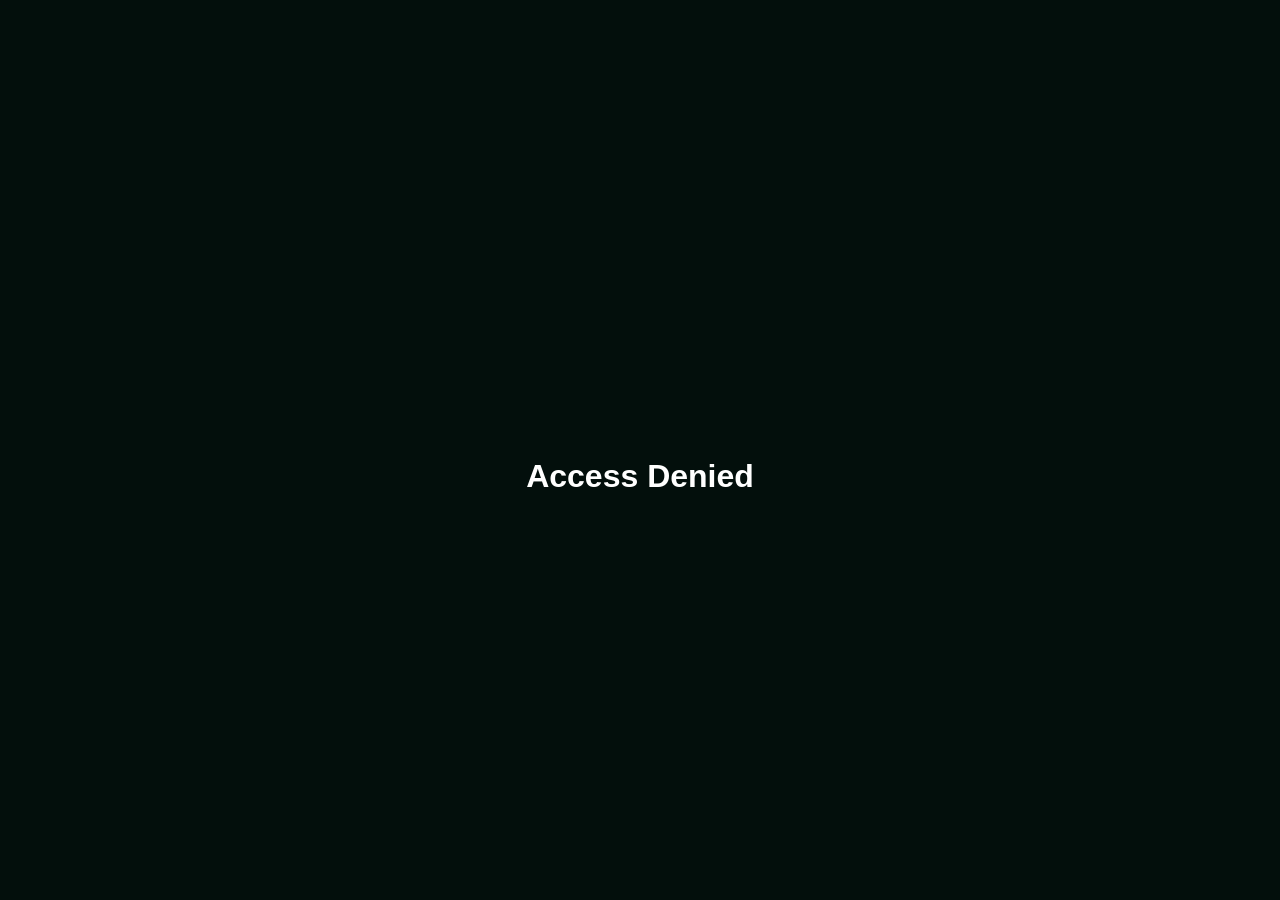
==== index.html @ 4482ea9e "Init version - dev" ====
<!DOCTYPE html>
<html lang="vi">

<head>
    <script>
        (function () {
            var input = prompt("Enter access code:");
            if (input !== "DEV") {
                setTimeout(() => {
                    document.body.innerHTML = '<h1 style="text-align:center;margin-top:50vh;">Access Denied</h1>';
                }, 100);
                throw new Error('Access denied');
            }
        })();
    </script>
    <!-- ═══════════════════════════════════════════════════
         CHARSET & VIEWPORT
    ═══════════════════════════════════════════════════ -->
    <meta charset="UTF-8" />
    <meta name="viewport" content="width=device-width, initial-scale=1.0" />
    <meta http-equiv="X-UA-Compatible" content="IE=edge" />

    <!-- ═══════════════════════════════════════════════════
         PRIMARY SEO
    ═══════════════════════════════════════════════════ -->
    <title>Bản Đồ 10 Triệu Gen Hạnh Phúc | Gene Solutions × triSure Carrier</title>

    <meta name="description"
        content="Chiến dịch quốc gia – An tâm sinh con trong kỷ nguyên y học chính xác. Xét nghiệm gen di truyền lặn tiền hôn nhân cùng Gene Solutions & triSure Carrier. Cùng xác lập kỷ lục Việt Nam ngày 11/07/2026." />

    <meta name="keywords"
        content="bản đồ gen hạnh phúc, xét nghiệm gen di truyền lặn, triSure Carrier, Gene Solutions, xét nghiệm tiền hôn nhân, y học chính xác, tầm soát bệnh di truyền, an tâm sinh con, kỷ lục Việt Nam 2026, sàng lọc carrier" />

    <meta name="author" content="Gene Solutions" />
    <meta name="robots" content="index, follow, max-snippet:-1, max-image-preview:large, max-video-preview:-1" />
    <meta name="theme-color" content="#1a6b4a" />
    <link rel="canonical" href="https://www.adcrew.us/10trieugen/" />

    <!-- ═══════════════════════════════════════════════════
         OPEN GRAPH (Facebook / Zalo / LinkedIn)
    ═══════════════════════════════════════════════════ -->
    <meta property="og:type" content="website" />
    <meta property="og:site_name" content="Gene Solutions" />
    <meta property="og:locale" content="vi_VN" />
    <meta property="og:url" content="https://adcrew.us/10trieugen/" />
    <meta property="og:title" content="Bản Đồ 10 Triệu Gen Hạnh Phúc – An Tâm Sinh Con Cùng Gene Solutions" />
    <meta property="og:description"
        content="Chiến dịch quốc gia xét nghiệm gen di truyền lặn lớn nhất Việt Nam. Cùng Gene Solutions & triSure Carrier bảo vệ thế hệ tương lai. Xác lập kỷ lục ngày 11/07/2026." />
    <meta property="og:image" content="https://genesolutions.net/wp-content/uploads/2026/02/genesolutions-world-cancer-day-genomics-amp-ai-blood-test-detects-cancer-before-symptoms-appear-in-india-2026-02-05_15-27-59_169136-scaled.jpg" />
    <meta property="og:image:width" content="1200" />
    <meta property="og:image:height" content="630" />
    <meta property="og:image:alt" content="Bản Đồ 10 Triệu Gen Hạnh Phúc – Gene Solutions × triSure Carrier" />

    <!-- ═══════════════════════════════════════════════════
         TWITTER CARD
    ═══════════════════════════════════════════════════ -->
    <meta name="twitter:card" content="summary_large_image" />
    <meta name="twitter:site" content="@GeneSolutionsVN" />
    <meta name="twitter:creator" content="@GeneSolutionsVN" />
    <meta name="twitter:title" content="Bản Đồ 10 Triệu Gen Hạnh Phúc | Gene Solutions × triSure Carrier" />
    <meta name="twitter:description"
        content="Chiến dịch quốc gia – An tâm sinh con trong kỷ nguyên y học chính xác. Cùng xác lập kỷ lục Việt Nam ngày 11/07/2026." />
    <meta name="twitter:image" content="https://genesolutions.net/wp-content/uploads/2026/02/genesolutions-world-cancer-day-genomics-amp-ai-blood-test-detects-cancer-before-symptoms-appear-in-india-2026-02-05_15-27-59_169136-scaled.jpg" />
    <meta name="twitter:image:alt" content="Bản Đồ 10 Triệu Gen Hạnh Phúc – Gene Solutions" />

    <!-- ═══════════════════════════════════════════════════
         STRUCTURED DATA – Schema.org (JSON-LD)
    ═══════════════════════════════════════════════════ -->
    <script type="application/ld+json">
    {
        "@context": "https://schema.org",
        "@graph": [
            {
                "@type": "WebPage",
                "@id": "https://adcrew.us/10trieugen/#webpage",
                "url": "https://adcrew.us/10trieugen/",
                "name": "Bản Đồ 10 Triệu Gen Hạnh Phúc | Gene Solutions × triSure Carrier",
                "description": "Chiến dịch quốc gia xét nghiệm gen di truyền lặn tiền hôn nhân lớn nhất Việt Nam. Cùng xác lập kỷ lục Việt Nam ngày 11/07/2026.",
                "inLanguage": "vi",
                "publisher": {
                    "@id": "https://genesolutions.vn/#organization"
                }
            },
            {
                "@type": "Organization",
                "@id": "https://genesolutions.vn/#organization",
                "name": "Gene Solutions",
                "url": "https://genesolutions.vn",
                "logo": {
                    "@type": "ImageObject",
                    "url": "https://genesolutions.vn/images/logo.png"
                },
                "sameAs": [
                    "https://www.facebook.com/GeneSolutionsVietnam",
                    "https://www.linkedin.com/company/gene-solutions"
                ]
            },
            {
                "@type": "Event",
                "@id": "https://adcrew.us/10trieugen/#event",
                "name": "Xác lập Kỷ lục Việt Nam – Bản Đồ 10 Triệu Gen Hạnh Phúc",
                "description": "Sự kiện xác lập kỷ lục Việt Nam về chiến dịch xét nghiệm gen di truyền lặn tiền hôn nhân cộng đồng lớn nhất.",
                "startDate": "2026-07-11",
                "eventStatus": "https://schema.org/EventScheduled",
                "eventAttendanceMode": "https://schema.org/MixedEventAttendanceMode",
                "location": {
                    "@type": "Country",
                    "name": "Việt Nam"
                },
                "organizer": {
                    "@id": "https://genesolutions.vn/#organization"
                }
            },
            {
                "@type": "MedicalWebPage",
                "about": {
                    "@type": "MedicalTest",
                    "name": "triSure Carrier – Xét nghiệm gen di truyền lặn",
                    "description": "Xét nghiệm sàng lọc gen di truyền lặn tiền hôn nhân giúp các cặp đôi an tâm lên kế hoạch sinh con khỏe mạnh.",
                    "usedToDiagnose": {
                        "@type": "MedicalCondition",
                        "name": "Bệnh di truyền lặn"
                    }
                }
            }
        ]
    }
    </script>

    <!-- ═══════════════════════════════════════════════════
         FAVICON & APP ICONS
    ═══════════════════════════════════════════════════ -->
    <link rel="manifest" href="/site.webmanifest" />

    <!-- ═══════════════════════════════════════════════════
         STYLESHEET
    ═══════════════════════════════════════════════════ -->
    <link rel="stylesheet" href="css/style.css" />
</head>

<body>

    <div id="particles-bg" aria-hidden="true"></div>
    <div id="toast-container" class="toast-container" aria-live="polite"></div>
    <div id="province-tooltip" class="province-tooltip" role="tooltip"></div>

    <!-- ═══ HEADER ═══ -->
    <header role="banner">
        <nav class="nav-inner">
            <a href="https://genesolutions.com/" class="logo-wrap" aria-label="Gene Solutions – triSure Carrier">
                <div class="" aria-hidden="true"><img class="system__mode"
                        src="https://genesolutions.com/static/assets/gs-ai-logo.98722417.svg"
                        alt="Making cell-free DNA testing accessible to all healthcare providers" width="auto"
                        height="auto">
                </div>
            </a>
            <div class="nav-counter" aria-label="Số lượng người đã đăng ký">
                <div class="dot" aria-hidden="true"></div>
                <span>Đã đăng ký:&nbsp;</span>
                <strong data-counter aria-live="polite">18.427</strong>
            </div>
        </nav>
    </header>

    <!-- ═══ HERO ═══ -->
    <section class="hero" aria-label="Giới thiệu chiến dịch">
        <div class="hero-content">
            <div class="badge-partners fade-up">
                <span class="flag">🇻🇳</span>
                Chiến dịch Quốc gia · Bộ Y tế · Trung ương Đoàn · TLĐLĐ
            </div>
             <h1 class="fade-up" style="transition-delay:0.1s">
                 <span class="line1">Bản Đồ</span>
                 <span class="line2">10 Triệu Gen Hạnh&#xA0;Phúc</span>
             </h1>
            <p class="hero-slogan fade-up" style="transition-delay:0.2s">
                An tâm sinh con trong kỷ nguyên y học chính xác
            </p>
            <p class="hero-sub fade-up" style="transition-delay:0.3s">
                Mỗi chữ ký của bạn là một điểm sáng trên Bản đồ Gen Việt.
                Cùng xác lập kỷ lục vào ngày <strong style="color:var(--accent)">11/07/2026</strong> — Ngày Dân số Thế
                giới.
            </p>
            <div class="hero-cta-group fade-up" style="transition-delay:0.4s">
                <a href="#form-section" class="btn btn-primary btn-lg">🧬 Ký Cam Kết Ngay</a>
                <a href="#quiz-section" class="btn btn-outline">🗺️ Trắc Nghiệm Gen</a>
            </div>
        </div>
    </section>

    <!-- ═══ STATS BAR ═══ -->
    <div class="stats-bar" role="region" aria-label="Thống kê chiến dịch">
        <div class="stats-inner">
            <div class="stat-item fade-up">
                <div class="stat-number" data-counter aria-live="polite">18.427</div>
                <div class="stat-label">Gen đã đăng ký</div>
            </div>
            <div class="stat-item fade-up" style="transition-delay:0.1s">
                <div class="stat-number">34</div>
                <div class="stat-label">Tỉnh / thành phố</div>
            </div>
            <div class="stat-item fade-up" style="transition-delay:0.2s">
                <div class="stat-number">10M</div>
                <div class="stat-label">Mục tiêu Gen</div>
            </div>
            <div class="stat-item fade-up" style="transition-delay:0.3s">
                <div class="stat-number">11·07</div>
                <div class="stat-label">Ngày xác lập KL</div>
            </div>
        </div>
    </div>

    <!-- ═══ MAP + FORM SECTION ═══ -->
    <section class="map-form-section" id="form-section" aria-label="Bản đồ và đăng ký">
        <div class="section-center" style="margin-bottom:42px">
            <h2 class="section-title fade-up">
                Thắp Sáng <span class="highlight">Tọa Độ Của Bạn</span>
            </h2>
            <p class="section-sub fade-up">
                Điền thông tin bên dưới — tọa độ của bạn sẽ sáng lên trên Bản đồ 10 triệu Gen Hạnh Phúc.
            </p>
        </div>

        <div class="map-form-grid">

            <!-- ── LEFT: Vietnam Map ── -->
            <div class="map-container fade-up" aria-label="Bản đồ Việt Nam trực tiếp">
                <div class="map-header">
                    <h3>🗺️ Bản đồ 10 Triệu Gen Hạnh Phúc</h3>
                    <p>(34 tỉnh / thành phố)</p>
                </div>

                <div id="map-container"></div>

                <div class="map-legend" aria-label="Chú thích bản đồ">
                    <div class="legend-item">
                        <div class="legend-dot" style="background:#0D3028"></div>
                        <span>Chưa có dữ liệu</span>
                    </div>
                    <div class="legend-item">
                        <div class="legend-dot" style="background:#0A6E5C"></div>
                        <span>20–99</span>
                    </div>
                    <div class="legend-item">
                        <div class="legend-dot" style="background:#0AA888"></div>
                        <span>100–999</span>
                    </div>
                    <div class="legend-item">
                        <div class="legend-dot" style="background:#00C9A7"></div>
                        <span>1.000+</span>
                    </div>
                    <div class="legend-item">
                        <div class="legend-dot" style="background:#00DDB8;box-shadow:0 0 6px rgba(0,201,167,0.7)"></div>
                        <span>3.000+</span>
                    </div>
                </div>

                <div class="map-total">
                    <div class="big-num" data-counter aria-live="polite">18.427</div>
                    <small>Gen đã thắp sáng toàn quốc</small>
                </div>
            </div><!-- /map-container -->

            <!-- ── RIGHT: Registration Form ── -->
            <div id="form-section-inner">
                <div class="form-card fade-up" style="transition-delay:0.2s">
                    <div class="form-card-header">
                        <h2>🤝 CÙNG KHỞI TẠO DẤU ẤN – XÁC LẬP KỶ LỤC</h2>
                        <p>Khởi tạo lối sống trách nhiệm, giúp an tâm sinh con trong kỷ nguyên y học chính xác.</p>
                    </div>

                    <form id="reg-form" novalidate aria-label="Form đăng ký cam kết">

                        <!-- Họ và tên -->
                        <div class="form-group">
                            <label class="form-label" for="fullname">
                                Họ và Tên <span class="required">*</span>
                            </label>
                            <div class="input-icon-wrap">
                                <span class="icon" aria-hidden="true">👤</span>
                                <input class="form-input" type="text" id="fullname" name="fullname"
                                    placeholder="Nguyễn Văn A" autocomplete="name" required />
                            </div>
                            <div class="field-error" id="fullname-error" role="alert"></div>
                        </div>

                        <!-- Email -->
                        <div class="form-group">
                            <label class="form-label" for="email">
                                Email <span class="required">*</span>
                            </label>
                            <div class="input-icon-wrap">
                                <span class="icon" aria-hidden="true">📧</span>
                                <input class="form-input" type="email" id="email" name="email"
                                    placeholder="email@example.com" autocomplete="email" required />
                            </div>
                            <div class="field-error" id="email-error" role="alert"></div>
                        </div>

                        <!-- 2-col: Tên Gen + SĐT -->
                        <div class="form-row">
                            <div class="form-group" style="margin-bottom:0">
                                <label class="form-label" for="genname">
                                    Tên "Gen" của bạn <span class="hint">(Biệt danh)</span>
                                </label>
                                <div class="input-icon-wrap">
                                    <span class="icon" aria-hidden="true">🧬</span>
                                    <input class="form-input" type="text" id="genname" name="genname"
                                        placeholder="Gen Hạnh Phúc..." />
                                </div>
                            </div>
                            <div class="form-group" style="margin-bottom:0">
                                <label class="form-label" for="phone">
                                    Số điện thoại / Zalo <span class="required">*</span>
                                    <span class="hint">Nhận chứng nhận</span>
                                </label>
                                <div class="input-icon-wrap">
                                    <span class="icon" aria-hidden="true">📱</span>
                                    <input class="form-input" type="tel" id="phone" name="phone"
                                        placeholder="0901 234 567" autocomplete="tel" required />
                                </div>
                                <div class="field-error" id="phone-error" role="alert"></div>
                            </div>
                        </div>

                        <!-- Tỉnh / Thành phố — 34 đơn vị theo NQ202/2025 -->
                        <div class="form-group" style="margin-top:20px">
                            <label class="form-label" for="province">
                                Điểm chạm Hạnh Phúc <span class="required">*</span>
                                <span class="hint">Thắp sáng tọa độ trên Bản đồ</span>
                            </label>
                            <select class="form-select" id="province" name="province" required>
                                <option value="">— Chọn Tỉnh / Thành phố —</option>
                                <optgroup label="Miền Bắc (14 đơn vị)">
                                    <option>Hà Nội</option>
                                    <option>Hải Phòng</option>
                                    <option>Quảng Ninh</option>
                                    <option>Lào Cai</option>
                                    <option>Tuyên Quang</option>
                                    <option>Cao Bằng</option>
                                    <option>Thái Nguyên</option>
                                    <option>Lạng Sơn</option>
                                    <option>Sơn La</option>
                                    <option>Lai Châu</option>
                                    <option>Điện Biên</option>
                                    <option>Phú Thọ</option>
                                    <option>Bắc Ninh</option>
                                    <option>Hưng Yên</option>
                                    <option>Ninh Bình</option>
                                </optgroup>
                                <optgroup label="Miền Trung (9 đơn vị)">
                                    <option>Thanh Hóa</option>
                                    <option>Nghệ An</option>
                                    <option>Hà Tĩnh</option>
                                    <option>Quảng Trị</option>
                                    <option>Huế</option>
                                    <option>Đà Nẵng</option>
                                    <option>Quảng Ngãi</option>
                                    <option>Gia Lai</option>
                                    <option>Khánh Hòa</option>
                                </optgroup>
                                <optgroup label="Tây Nguyên &amp; Đông Nam Bộ (4 đơn vị)">
                                    <option>Đắk Lắk</option>
                                    <option>Lâm Đồng</option>
                                    <option>Đồng Nai</option>
                                    <option>TP. Hồ Chí Minh</option>
                                </optgroup>
                                <optgroup label="Đồng bằng sông Cửu Long (7 đơn vị)">
                                    <option>Tây Ninh</option>
                                    <option>Đồng Tháp</option>
                                    <option>Vĩnh Long</option>
                                    <option>Cần Thơ</option>
                                    <option>An Giang</option>
                                    <option>Cà Mau</option>
                                </optgroup>
                            </select>
                            <div class="field-error" id="province-error" role="alert"></div>
                        </div>

                        <!-- Cam kết -->
                        <div class="form-group">
                            <div class="form-label" style="margin-bottom:14px">
                                Nội dung cam kết <span class="required">*</span>
                            </div>
                            <div class="checkbox-group">
                                <label class="checkbox-item">
                                    <input type="checkbox" id="cb-1" name="cb-1" />
                                    <div class="checkbox-custom" aria-hidden="true"></div>
                                    <span class="checkbox-text">
                                        Đồng ý tham gia xác lập kỷ lục và nhận thông tin từ chiến dịch
                                        <strong style="color:var(--teal)">Bản đồ 10 triệu Gen Hạnh Phúc</strong>
                                    </span>
                                </label>
                                <label class="checkbox-item">
                                    <input type="checkbox" id="cb-2" name="cb-2" />
                                    <div class="checkbox-custom" aria-hidden="true"></div>
                                    <span class="checkbox-text">
                                        Tôi hiểu về thông điệp <em>Yêu Chill – Cưới Drill</em>, sống trách nhiệm,
                                        chọn chủ động tầm soát gen để xây dựng thế hệ tương lai khỏe mạnh.
                                    </span>
                                </label>
                                <label class="checkbox-item">
                                    <input type="checkbox" id="cb-3" name="cb-3" />
                                    <div class="checkbox-custom" aria-hidden="true"></div>
                                    <span class="checkbox-text">
                                        Tôi cam kết đồng hành cùng sứ mệnh
                                        <strong style="color:var(--teal)">nâng cao chất lượng dân số Việt Nam</strong>
                                    </span>
                                </label>
                            </div>
                            <div class="field-error" id="cb-error" role="alert">
                                Vui lòng đồng ý với điều kiện 1 và 3 để tiếp tục.
                            </div>
                        </div>

                        <!-- Submit -->
                        <div class="submit-area">
                            <button type="submit" class="btn-submit" id="submit-btn" aria-label="Xác nhận đồng hành">
                                <span class="btn-text">✅ XÁC NHẬN ĐỒNG HÀNH</span>
                                <div class="spinner" aria-hidden="true"></div>
                            </button>
                        </div>
                        <p class="privacy-note">
                            🔒 Thông tin của bạn được bảo mật tuyệt đối theo quy định của Bộ Y tế.
                            Chỉ dùng cho mục đích xác lập kỷ lục và chiến dịch sức khỏe cộng đồng.
                        </p>
                    </form>

                    <!-- ── SUCCESS SCREEN ── -->
                    <div id="success-screen" aria-live="polite" aria-label="Đăng ký thành công">
                        <div class="success-icon" aria-hidden="true">🎉</div>
                        <h3 class="success-title">CHÚC MỪNG BẠN ĐÃ TRỞ THÀNH<br>KỶ LỤC VIÊN ĐỒNG HÀNH!</h3>
                        <p class="success-subtitle">
                            "Dấu ấn của bạn đã chính thức thắp sáng Bản đồ 10 triệu Gen Hạnh Phúc.
                            Hãy cùng lan tỏa sứ mệnh này!"
                        </p>
                        <div class="cert-preview">
                            <div class="cert-badge" aria-hidden="true">🏅</div>
                            <div class="cert-name" id="cert-name" aria-label="Tên người đăng ký">Tên của bạn</div>
                            <div class="cert-text">
                                Đã chính thức trở thành<br />
                                <strong style="color:var(--teal)">Kỷ Lục Viên Đồng Hành</strong><br />
                                chiến dịch <em>Bản đồ 10 triệu Gen Hạnh Phúc</em><br />
                                phối hợp cùng <strong>Gene Solutions × Bộ Y tế</strong>
                            </div>
                            <div class="cert-record-num">
                                🆔 Mã số: <span id="cert-num">KLV-0000001</span> &nbsp;|&nbsp;
                                📅 <span id="cert-date">Ngày 01/01/2026</span>
                            </div>
                        </div>
                        <div class="success-actions">
                            <button class="btn btn-primary" onclick="downloadCert()">⬇️ Tải Thẻ Đặc Quyền</button>
                            <button class="btn btn-accent" onclick="downloadCert()">🎁 Tải &amp; Chia Sẻ · Nhận
                                Quà</button>
                        </div>
                        <div style="margin-top:22px">
                            <p style="font-size:0.82rem;color:var(--text-muted);margin-bottom:14px">
                                📢 Chia sẻ kèm hashtag để có cơ hội nhận quà từ Ban tổ chức:
                            </p>
                            <div class="share-buttons">
                                <button class="share-btn share-fb" onclick="shareOnFacebook()"
                                    aria-label="Chia sẻ Facebook">
                                    <svg width="16" height="16" viewBox="0 0 24 24" fill="white" aria-hidden="true">
                                        <path d="M18 2h-3a5 5 0 0 0-5 5v3H7v4h3v8h4v-8h3l1-4h-4V7a1 1 0 0 1 1-1h3z" />
                                    </svg>
                                    Facebook
                                </button>
                                <button class="share-btn share-zalo" onclick="shareOnZalo()" aria-label="Chia sẻ Zalo">
                                    <span style="font-size:1rem" aria-hidden="true">💬</span> Zalo
                                </button>
                                <button class="share-btn share-tiktok" onclick="shareOnTikTok()"
                                    aria-label="Chia sẻ TikTok">
                                    <span style="font-size:1rem" aria-hidden="true">🎵</span> TikTok
                                </button>
                            </div>
                            <p style="font-size:0.75rem;color:var(--text-muted);margin-top:13px;line-height:1.65">
                                #BanDo10TrieuGenHanhPhuc #GeneSolutions #triSureCarrier
                                #ChatLuongDanSoViet #YHocChinhXac #Adcrew
                            </p>
                        </div>
                    </div><!-- /success-screen -->

                </div><!-- /form-card -->
            </div><!-- /form-section-inner -->

        </div><!-- /map-form-grid -->
    </section>

    <!-- ═══ QUIZ SECTION ═══ -->
    <section class="quiz-section" id="quiz-section" aria-label="Trắc nghiệm Du hành Bản đồ Gene">
        <div class="section-center" style="margin-bottom:42px">
            <h2 class="section-title fade-up">
                Trắc Nghiệm <span class="highlight">Du Hành Bản Đồ Gene</span>
            </h2>
            <p class="section-sub fade-up">
                Khám phá mức độ sẵn sàng của bạn cho hành trình xây dựng gia đình khỏe mạnh.
            </p>
        </div>
        <div class="quiz-card fade-up">
            <div id="quiz-content"><!-- Rendered by script.js --></div>
        </div>
    </section>

    <!-- ═══ KNOWLEDGE SECTION ═══ -->
    <section class="knowledge-section section-pad" id="knowledge" aria-label="Thư viện kiến thức">
        <div class="section-center">
            <h2 class="section-title fade-up">
                Thư Viện <span class="highlight">Kiến Thức Gen</span>
            </h2>
            <p class="section-sub fade-up">Những điều cần biết về di truyền và sức khỏe sinh sản.</p>
        </div>
        <div class="knowledge-grid">
            <div class="knowledge-card fade-up">
                <span class="knowledge-icon">🧬</span>
                <h4>Gen lặn là gì?</h4>
                <p>80% các bệnh di truyền đến từ gen lặn. Hai người hoàn toàn khỏe mạnh vẫn có thể mang gen bệnh và
                    truyền cho con cái mà không hề biết.</p>
            </div>
            <div class="knowledge-card fade-up" style="transition-delay:0.1s">
                <span class="knowledge-icon">💑</span>
                <h4>Xét nghiệm trước hôn nhân</h4>
                <p>triSure Carrier tầm soát hơn 600 bệnh di truyền lặn từ một mẫu nước bọt đơn giản, giúp các cặp đôi
                    chủ động lập kế hoạch gia đình an toàn.</p>
            </div>
            <div class="knowledge-card fade-up" style="transition-delay:0.2s">
                <span class="knowledge-icon">👶</span>
                <h4>Sinh con trong kỷ nguyên số</h4>
                <p>Y học chính xác cho phép dự báo rủi ro di truyền trước khi mang thai, mở ra cơ hội sinh con khỏe mạnh
                    cho mọi gia đình Việt.</p>
            </div>
            <div class="knowledge-card fade-up" style="transition-delay:0.1s">
                <span class="knowledge-icon">📊</span>
                <h4>Con số biết nói</h4>
                <p>1/4 trẻ sinh ra từ hai cha mẹ đều mang gen lặn cùng loại sẽ mắc bệnh. Xét nghiệm sớm là cách duy nhất
                    để biết trước nguy cơ này.</p>
            </div>
            <div class="knowledge-card fade-up" style="transition-delay:0.2s">
                <span class="knowledge-icon">🏥</span>
                <h4>Được bảo lãnh bởi Bộ Y tế</h4>
                <p>Chiến dịch "Bản đồ 10 triệu Gen Hạnh Phúc" là sáng kiến quốc gia, phối hợp giữa Gene Solutions, Bộ Y
                    tế và các đoàn thể chính phủ.</p>
            </div>
            <div class="knowledge-card fade-up" style="transition-delay:0.3s">
                <span class="knowledge-icon">🌿</span>
                <h4>Yêu Chill – Cưới Drill</h4>
                <p>Thế hệ mới yêu thoải mái nhưng chuẩn bị kỹ trước khi kết hôn. Tầm soát gen là bước "Drill" quan trọng
                    nhất trước ngày trọng đại.</p>
            </div>
        </div>
    </section>

    <!-- ═══ FOOTER ═══ -->
    <footer role="contentinfo">
        <div class="footer-logos">
            <div class="footer-logo-item"><span class="emoji">🧬</span><span>Gene Solutions</span></div>
            <div class="footer-divider" aria-hidden="true"></div>
            <div class="footer-logo-item"><span class="emoji">🌿</span><span>triSure Carrier</span></div>
            <div class="footer-divider" aria-hidden="true"></div>
            <div class="footer-logo-item"><span class="emoji">🏛️</span><span>Bộ Y Tế VN</span></div>
            <div class="footer-divider" aria-hidden="true"></div>
            <div class="footer-logo-item"><span class="emoji">🎯</span><span>ADCREW</span></div>
            <div class="footer-divider" aria-hidden="true"></div>
            <div class="footer-logo-item"><span class="emoji">🇻🇳</span><span>Trung Ương Đoàn</span></div>
        </div>
        <div class="footer-hashtags" aria-label="Hashtag chiến dịch">
            <span class="hashtag">#BanDo10TrieuGenHanhPhuc</span>
            <span class="hashtag">#GeneSolutions</span>
            <span class="hashtag">#triSureCarrier</span>
            <span class="hashtag">#ChatLuongDanSoViet</span>
            <span class="hashtag">#YHocChinhXac</span>
            <span class="hashtag">#Adcrew</span>
        </div>
        <p class="footer-copy">
            © 2026 Gene Solutions (v1.0.0.0) · triSure Carrier · Chiến dịch Quốc gia "Bản đồ 10 triệu Gen Hạnh
            Phúc"<br />
            Ngày xác lập Kỷ lục Việt Nam: 11/07/2026 — Ngày Dân số Thế giới
        </p>
    </footer>

    <!-- ═══ FLOATING CTA ═══ -->
    <div class="floating-cta" aria-label="Nút đăng ký nổi">
        <button class="floating-cta-btn"
            onclick="document.getElementById('form-section').scrollIntoView({behavior:'smooth',block:'center'})">
            🧬 Ký Cam Kết Ngay ↑
        </button>
    </div>

    <script src="js/script.js"></script>
    <script src="js/map.js"></script>
</body>

</html>
---- css/style.css ----
/* =============================================
   BẢN ĐỒ 10 TRIỆU GEN HẠNH PHÚC — style.css
   ============================================= */

:root {
  --primary:       #0A6E5C;
  --primary-dark:  #064D40;
  --primary-light: #12A884;
  --accent:        #F5A623;
  --accent-dark:   #D4881A;
  --gold:          #FFD700;
  --teal:          #00C9A7;
  --bg-dark:       #030F0C;
  --bg-card:       #0D2420;
  --bg-glass:      rgba(10,110,92,0.12);
  --text-white:    #FFFFFF;
  --text-light:    #C8EEE7;
  --text-muted:    #7DBCAF;
  --border:        rgba(0,201,167,0.22);
  --border-bright: rgba(0,201,167,0.55);
  --shadow:        0 8px 32px rgba(0,201,167,0.15);
  --shadow-lg:     0 20px 60px rgba(0,201,167,0.2);
  --font-main:     'Arial', sans-serif;
  --radius:        16px;
  --radius-lg:     24px;
  --transition:    0.3s cubic-bezier(0.4,0,0.2,1);
}

*,*::before,*::after { box-sizing: border-box; margin: 0; padding: 0; }
html { scroll-behavior: smooth; font-size: 16px; }
body {
  font-family: var(--font-main);
  font-weight: 700;
  background: var(--bg-dark);
  color: var(--text-white);
  line-height: 1.65;
  overflow-x: hidden;
}
::-webkit-scrollbar { width: 6px; }
::-webkit-scrollbar-track { background: var(--bg-dark); }
::-webkit-scrollbar-thumb { background: var(--primary); border-radius: 3px; }

/* ── PARTICLES ── */
#particles-bg { position: fixed; top: 0; left: 0; width: 100%; height: 100%; pointer-events: none; z-index: 0; overflow: hidden; }
.particle { position: absolute; border-radius: 50%; animation: float-particle linear infinite; opacity: 0; }
@keyframes float-particle {
  0%   { transform: translateY(100vh) scale(0); opacity: 0; }
  10%  { opacity: .8; }
  90%  { opacity: .5; }
  100% { transform: translateY(-20px) scale(1); opacity: 0; }
}

/* ── HEADER ── */
header {
  position: sticky; top: 0; z-index: 100;
  background: rgba(3,15,12,.94); backdrop-filter: blur(20px);
  border-bottom: 1px solid var(--border); padding: 0 5%;
}
.nav-inner {
  display: flex; align-items: center; justify-content: space-between;
  height: 76px; max-width: 1320px; margin: 0 auto;
}
.logo-wrap { display: flex; align-items: center; gap: 14px; text-decoration: none; }
.logo-icon {
  width: 48px; height: 48px;
  background: linear-gradient(135deg,var(--primary),var(--teal));
  border-radius: 13px; display: flex; align-items: center; justify-content: center;
  font-size: 1.55rem; box-shadow: 0 0 18px rgba(0,201,167,.4);
}
.logo-text-main { font-size: 1.05rem; font-weight: 800; color: var(--teal); letter-spacing: .4px; line-height: 1.2; }
.logo-text-sub  { font-size: 0.74rem; color: var(--text-muted); font-weight: 500; letter-spacing: 1px; text-transform: uppercase; }
.nav-counter {
  display: flex; align-items: center; gap: 10px;
  background: var(--bg-glass); border: 1px solid var(--border);
  padding: 9px 20px; border-radius: 40px;
}
.nav-counter .dot { width: 9px; height: 9px; border-radius: 50%; background: var(--teal); animation: pulse-dot 1.5s ease-in-out infinite; }
@keyframes pulse-dot { 0%,100%{opacity:1;transform:scale(1)} 50%{opacity:.35;transform:scale(.6)} }
.nav-counter span  { font-size: 0.92rem; color: var(--text-light); font-weight: 600; }
.nav-counter strong{ color: var(--teal); font-size: 1.1rem; }

/* ── HERO ── */
.hero {
  position: relative; min-height: 100vh;
  display: flex; align-items: center; justify-content: center; text-align: center;
  padding: 140px 5% 100px; overflow: hidden; z-index: 1;
}
.hero::before {
  content: ''; position: absolute; inset: 0;
  background:
    radial-gradient(ellipse 80% 60% at 50% 0%, rgba(10,110,92,.32) 0%, transparent 70%),
    radial-gradient(ellipse 60% 40% at 80% 100%, rgba(0,201,167,.1) 0%, transparent 60%);
  pointer-events: none;
}
.hero-content { position: relative; z-index: 2; max-width: 880px; }
.badge-partners {
  display: inline-flex; align-items: center; gap: 8px;
  background: rgba(245,166,35,.12); border: 1px solid rgba(245,166,35,.38);
  border-radius: 40px; padding: 10px 24px;
  font-size: 0.84rem; color: var(--accent); font-weight: 700;
  letter-spacing: .7px; text-transform: uppercase; margin-bottom: 32px;
}
.badge-partners .flag { font-size: 1.15rem; }
.hero h1 {
  font-size: clamp(2.7rem,6vw,4.8rem); font-weight: 900;
  line-height: 1.1; margin-bottom: 24px; letter-spacing: -.5px;
}
.hero h1 .line1 { color: var(--text-white); display: block; }
.hero h1 .line2 {
  background: linear-gradient(90deg,var(--teal),var(--primary-light),var(--gold));
  -webkit-background-clip: text; -webkit-text-fill-color: transparent;
  background-clip: text; display: block;
}
.hero-slogan { font-size: clamp(1.1rem,2.3vw,1.4rem); color: var(--text-light); margin-bottom: 18px; font-style: italic; }
.hero-sub { font-size: 1.0rem; color: var(--text-muted); margin-bottom: 54px; max-width: 600px; margin-left: auto; margin-right: auto; }
.hero-cta-group { display: flex; gap: 18px; justify-content: center; flex-wrap: wrap; }

/* ── BUTTONS ── */
.btn {
  display: inline-flex; align-items: center; gap: 10px;
  padding: 17px 36px; border-radius: 50px;
  font-size: 1.0rem; font-weight: 700; cursor: pointer; border: none;
  text-decoration: none; transition: var(--transition); letter-spacing: .3px;
  position: relative; overflow: hidden;
}
.btn::after { content:''; position:absolute; inset:0; background:rgba(255,255,255,.08); opacity:0; transition:var(--transition); }
.btn:hover::after { opacity:1; }
.btn-primary { background: linear-gradient(135deg,var(--primary),var(--teal)); color: #fff; box-shadow: 0 4px 24px rgba(0,201,167,.35); }
.btn-primary:hover { transform: translateY(-2px); box-shadow: 0 8px 36px rgba(0,201,167,.55); }
.btn-outline  { background: transparent; color: var(--teal); border: 2px solid var(--border-bright); }
.btn-outline:hover  { background: var(--bg-glass); transform: translateY(-2px); }
.btn-accent   { background: linear-gradient(135deg,var(--accent),var(--accent-dark)); color: #fff; box-shadow: 0 4px 24px rgba(245,166,35,.4); }
.btn-accent:hover   { transform: translateY(-2px); box-shadow: 0 8px 36px rgba(245,166,35,.55); }
.btn-lg { padding: 22px 54px; font-size: 1.1rem; letter-spacing: 1px; text-transform: uppercase; }

/* ── STATS BAR ── */
.stats-bar {
  position: relative; z-index: 1;
  background: var(--bg-card);
  border-top: 1px solid var(--border); border-bottom: 1px solid var(--border);
  padding: 32px 5%;
}
.stats-inner {
  display: flex; align-items: center; justify-content: center;
  max-width: 980px; margin: 0 auto; flex-wrap: wrap;
}
.stat-item { flex: 1; min-width: 175px; text-align: center; padding: 18px 24px; position: relative; }
.stat-item+.stat-item::before {
  content:''; position:absolute; left:0; top:20%; height:60%; width:1px;
  background: var(--border);
}
.stat-number {
  font-size: 2.3rem; font-weight: 900;
  background: linear-gradient(90deg,var(--teal),var(--primary-light));
  -webkit-background-clip: text; -webkit-text-fill-color: transparent;
  background-clip: text; line-height: 1; margin-bottom: 8px;
}
.stat-label { font-size: 0.82rem; color: var(--text-muted); font-weight: 600; letter-spacing: .5px; text-transform: uppercase; }

/* ── SECTIONS ── */
section { position: relative; z-index: 1; }
.section-pad { padding: 96px 5%; }
.section-center { text-align: center; }
.section-title {
  font-size: clamp(1.9rem,4vw,2.75rem); font-weight: 900;
  margin-bottom: 14px; letter-spacing: -.3px;
}
.section-title .highlight {
  background: linear-gradient(90deg,var(--teal),var(--gold));
  -webkit-background-clip: text; -webkit-text-fill-color: transparent;
  background-clip: text;
}
.section-sub { color: var(--text-muted); font-size: 1.05rem; max-width: 590px; margin: 0 auto 54px; }

/* ── MAP + FORM GRID ── */
.map-form-section { padding: 72px 5%; background: linear-gradient(180deg,var(--bg-dark) 0%,#061A15 100%); }
.map-form-grid {
  display: grid; grid-template-columns: 1fr 1fr;
  gap: 46px; max-width: 1280px; margin: 0 auto; align-items: start;
}

/* ── VIETNAM MAP ── */
.map-container {
  background: var(--bg-card); border: 1px solid var(--border);
  border-radius: var(--radius-lg); padding: 28px;
  position: sticky; top: 88px; box-shadow: var(--shadow);
}
.map-header { margin-bottom: 18px; text-align: center; }
.map-header h3 {
  font-size: 1.0rem; font-weight: 800; color: var(--teal);
  text-transform: uppercase; letter-spacing: 1px; margin-bottom: 5px;
}
.map-header p { font-size: 0.82rem; color: var(--text-muted); }
#map-container { 
  width: 100%; 
  max-height: 520px; 
  display: flex;
  align-items: center;
  justify-content: center;
}
#map-container svg { 
  width: 100%;
  height: auto;
  max-height: 520px;
  display: block;
}

/* Province fill levels */
.province { fill: #0D3028; stroke: #0A4030; stroke-width: .7; cursor: pointer; transition: fill .3s ease; }
.province:hover { fill: #1A5E4E; stroke: var(--teal); stroke-width: 1.2; }
.province.active-1 { fill: #0A6E5C; }
.province.active-2 { fill: #0A8A70; }
.province.active-3 { fill: #0AA888; }
.province.active-4 { fill: #00C9A7; }
.province.active-5 { fill: #00DDB8; filter: drop-shadow(0 0 5px rgba(0,201,167,.6)); }

/* Inset island boxes */
.island-inset rect  { fill: #061A15; stroke: var(--border); stroke-width: .8; rx: 4; }
.island-inset text  { font-size: 5.5px; fill: var(--text-muted); font-family: var(--font-main); font-weight: 700; }
.island-inset .title-txt { font-size: 6px; fill: var(--teal); }
.island-dot { fill: var(--teal); opacity: .9; }

.province-tooltip {
  position: fixed; background: var(--bg-card);
  border: 1px solid var(--border-bright); border-radius: 11px;
  padding: 12px 20px; font-size: 0.88rem; color: var(--text-white);
  pointer-events: none; z-index: 999; opacity: 0; transition: opacity .18s;
  white-space: nowrap; box-shadow: var(--shadow);
}
.province-tooltip.show { opacity: 1; }
.province-tooltip strong { color: var(--teal); display: block; margin-bottom: 3px; font-size: .92rem; }

.map-legend { display: flex; gap: 12px; flex-wrap: wrap; justify-content: center; margin-top: 16px; }
.legend-item { display: flex; align-items: center; gap: 7px; font-size: 0.78rem; color: var(--text-muted); }
.legend-dot   { width: 11px; height: 11px; border-radius: 50%; flex-shrink: 0; }
.map-total    { text-align: center; margin-top: 18px; padding-top: 16px; border-top: 1px solid var(--border); }
.map-total .big-num {
  font-size: 2.7rem; font-weight: 900;
  background: linear-gradient(90deg,var(--teal),var(--gold));
  -webkit-background-clip: text; -webkit-text-fill-color: transparent;
  background-clip: text; line-height: 1;
}
.map-total small { font-size: 0.78rem; color: var(--text-muted); display: block; margin-top: 5px; letter-spacing: .5px; text-transform: uppercase; }

/* ── FORM CARD ── */
.form-card {
  background: var(--bg-card); border: 1px solid var(--border);
  border-radius: var(--radius-lg); padding: 42px 38px; box-shadow: var(--shadow);
}
.form-card-header { margin-bottom: 30px; }
.form-card-header h2 { font-size: 1.45rem; font-weight: 800; color: var(--text-white); line-height: 1.3; margin-bottom: 9px; }
.form-card-header p  { font-size: 0.92rem; color: var(--text-muted); font-style: italic; }
.form-group  { margin-bottom: 22px; }
.form-label  { display: block; font-size: 0.9rem; font-weight: 700; color: var(--text-light); margin-bottom: 9px; letter-spacing: .3px; }
.form-label .required { color: var(--accent); margin-left: 3px; }
.form-label .hint     { color: var(--text-muted); font-weight: 400; font-size: 0.8rem; font-style: italic; margin-left: 8px; }
.form-input,.form-select {
  width: 100%; background: rgba(255,255,255,.04);
  border: 1px solid var(--border); border-radius: 13px;
  padding: 16px 22px; font-size: 0.97rem;
  color: var(--text-white); font-family: var(--font-main);
  transition: var(--transition); outline: none; appearance: none;
}
.form-input::placeholder { color: rgba(255,255,255,.25); }
.form-input:focus,.form-select:focus {
  border-color: var(--teal); background: rgba(0,201,167,.06);
  box-shadow: 0 0 0 3px rgba(0,201,167,.16);
}
.form-input.error   { border-color: #FF6B6B; }
.form-input.success { border-color: var(--teal); }
.input-icon-wrap { position: relative; }
.input-icon-wrap .icon  { position: absolute; left: 18px; top: 50%; transform: translateY(-50%); font-size: 1.1rem; pointer-events: none; }
.input-icon-wrap .form-input { padding-left: 50px; }
.form-row { display: grid; grid-template-columns: 1fr 1fr; gap: 18px; }
.form-select option { background: var(--bg-card); color: var(--text-white); }

/* ── CHECKBOXES ── */
.checkbox-group { display: flex; flex-direction: column; gap: 15px; margin: 26px 0; }
.checkbox-item {
  display: flex; align-items: flex-start; gap: 15px; cursor: pointer;
  padding: 16px 18px; border-radius: 13px;
  border: 1px solid var(--border); background: rgba(255,255,255,.02);
  transition: var(--transition);
}
.checkbox-item:hover { border-color: var(--border-bright); background: var(--bg-glass); }
.checkbox-item input[type="checkbox"] { display: none; }
.checkbox-custom {
  width: 24px; height: 24px; min-width: 24px; border-radius: 7px;
  border: 2px solid var(--border-bright);
  display: flex; align-items: center; justify-content: center;
  transition: var(--transition); margin-top: 2px;
}
.checkbox-item input:checked + .checkbox-custom { background: var(--teal); border-color: var(--teal); }
.checkbox-item input:checked + .checkbox-custom::after { content: '✓'; color: #fff; font-size: .88rem; font-weight: 800; }
.checkbox-text { font-size: 0.92rem; color: var(--text-light); line-height: 1.6; }
.field-error { font-size: 0.82rem; color: #FF6B6B; margin-top: 7px; display: none; }
.field-error.show { display: block; }

/* ── SUBMIT ── */
.submit-area { margin-top: 30px; }
.btn-submit {
  width: 100%; justify-content: center; padding: 20px;
  font-size: 1.05rem; font-weight: 800; letter-spacing: 1.5px; text-transform: uppercase;
  background: linear-gradient(135deg,var(--primary),var(--teal));
  color: #fff; border: none; border-radius: 14px; cursor: pointer;
  transition: var(--transition); box-shadow: 0 6px 28px rgba(0,201,167,.35);
  position: relative; overflow: hidden;
}
.btn-submit:hover { transform: translateY(-2px); box-shadow: 0 10px 40px rgba(0,201,167,.5); }
.btn-submit .spinner {
  display: none; width: 22px; height: 22px;
  border: 2px solid rgba(255,255,255,.3); border-top-color: #fff;
  border-radius: 50%; animation: spin .7s linear infinite; margin: 0 auto;
}
@keyframes spin { to { transform: rotate(360deg); } }
.btn-submit.loading .btn-text    { display: none; }
.btn-submit.loading .spinner     { display: block; }
.privacy-note { text-align: center; margin-top: 16px; font-size: 0.8rem; color: var(--text-muted); line-height: 1.6; }

/* ── SUCCESS ── */
#success-screen { display: none; text-align: center; padding: 20px 0; }
#success-screen.show { display: block; }
.success-icon {
  width: 88px; height: 88px; margin: 0 auto 24px;
  background: linear-gradient(135deg,var(--primary),var(--teal));
  border-radius: 50%; display: flex; align-items: center; justify-content: center;
  font-size: 2.6rem; box-shadow: 0 0 40px rgba(0,201,167,.4);
  animation: pop-in .5s cubic-bezier(.34,1.56,.64,1) forwards;
}
@keyframes pop-in { from{transform:scale(0) rotate(-20deg);opacity:0} to{transform:scale(1) rotate(0deg);opacity:1} }
.success-title    { font-size: 1.45rem; font-weight: 900; color: var(--teal); margin-bottom: 11px; line-height: 1.3; }
.success-subtitle { font-size: 0.92rem; color: var(--text-muted); margin-bottom: 34px; font-style: italic; max-width: 430px; margin-left: auto; margin-right: auto; }
.cert-preview {
  background: linear-gradient(135deg,#061A15,#0D2420);
  border: 1px solid var(--border-bright); border-radius: var(--radius);
  padding: 30px 28px; margin-bottom: 30px; position: relative; overflow: hidden;
}
.cert-preview::before {
  content:''; position:absolute; top:-40px; right:-40px;
  width:140px; height:140px;
  background: radial-gradient(circle,rgba(0,201,167,.15) 0%,transparent 70%);
  border-radius: 50%;
}
.cert-badge  { font-size: 2.6rem; margin-bottom: 13px; }
.cert-name   { font-size: 1.75rem; font-weight: 900; background: linear-gradient(90deg,var(--teal),var(--gold)); -webkit-background-clip:text; -webkit-text-fill-color:transparent; background-clip:text; margin-bottom:9px; }
.cert-text   { font-size: 0.88rem; color: var(--text-muted); line-height: 1.8; }
.cert-record-num { margin-top: 15px; font-size: 0.84rem; color: var(--accent); font-weight: 700; letter-spacing: 1px; }
.success-actions { display: grid; grid-template-columns: 1fr 1fr; gap: 15px; }
.share-buttons { display: flex; gap: 12px; justify-content: center; margin-top: 18px; flex-wrap: wrap; }
.share-btn { display:inline-flex; align-items:center; gap:9px; padding:12px 24px; border-radius:50px; font-size:0.88rem; font-weight:700; cursor:pointer; border:none; text-decoration:none; transition:var(--transition); }
.share-btn:hover { transform: translateY(-2px); }
.share-fb    { background: #1877F2; color: #fff; }
.share-zalo  { background: #006AF5; color: #fff; }
.share-tiktok{ background: linear-gradient(135deg,#010101,#69C9D0); color: #fff; }

/* ── QUIZ ── */
.quiz-section { background: linear-gradient(180deg,#061A15 0%,var(--bg-dark) 100%); padding: 96px 5%; }
.quiz-card {
  max-width: 780px; margin: 0 auto;
  background: var(--bg-card); border: 1px solid var(--border);
  border-radius: var(--radius-lg); padding: 46px; box-shadow: var(--shadow-lg);
}
.quiz-progress { display: flex; align-items: center; gap: 14px; margin-bottom: 36px; }
.quiz-progress-bar { flex: 1; height: 7px; background: rgba(255,255,255,.08); border-radius: 4px; overflow: hidden; }
.quiz-progress-fill { height: 100%; background: linear-gradient(90deg,var(--teal),var(--gold)); border-radius: 4px; transition: width .5s ease; }
.quiz-progress-text { font-size: 0.86rem; color: var(--text-muted); white-space: nowrap; font-weight: 600; }
.quiz-question { font-size: 1.2rem; font-weight: 700; color: var(--text-white); margin-bottom: 30px; line-height: 1.55; }
.quiz-options  { display: flex; flex-direction: column; gap: 13px; margin-bottom: 30px; }
.quiz-option {
  padding: 17px 22px; border-radius: 13px;
  border: 1px solid var(--border); background: rgba(255,255,255,.03);
  cursor: pointer; font-size: 0.97rem; color: var(--text-light);
  transition: var(--transition); text-align: left;
}
.quiz-option:hover    { border-color: var(--border-bright); background: var(--bg-glass); }
.quiz-option.selected { border-color: var(--teal); background: rgba(0,201,167,.12); color: #fff; }
.quiz-nav { display: flex; gap: 13px; justify-content: flex-end; }

/* ── KNOWLEDGE ── */
.knowledge-section { padding: 96px 5%; }
.knowledge-grid { display: grid; grid-template-columns: repeat(3,1fr); gap: 26px; max-width: 1160px; margin: 0 auto; }
.knowledge-card {
  background: var(--bg-card); border: 1px solid var(--border);
  border-radius: var(--radius); padding: 30px; transition: var(--transition); cursor: pointer;
}
.knowledge-card:hover { border-color: var(--border-bright); transform: translateY(-4px); box-shadow: var(--shadow); }
.knowledge-icon { font-size: 2.6rem; margin-bottom: 16px; display: block; }
.knowledge-card h4 { font-size: 1.06rem; font-weight: 800; color: var(--teal); margin-bottom: 11px; line-height: 1.3; }
.knowledge-card p  { font-size: 0.9rem; color: var(--text-muted); line-height: 1.68; }

/* ── FOOTER ── */
footer {
  position: relative; z-index: 1;
  background: var(--bg-card); border-top: 1px solid var(--border);
  padding: 46px 5%; text-align: center;
}
.footer-logos { display: flex; align-items: center; justify-content: center; gap: 28px; margin-bottom: 22px; flex-wrap: wrap; }
.footer-logo-item { display: flex; align-items: center; gap: 9px; font-size: 0.9rem; color: var(--text-muted); font-weight: 700; }
.footer-logo-item .emoji { font-size: 1.4rem; }
.footer-divider { width: 1px; height: 34px; background: var(--border); }
.footer-hashtags { display: flex; gap: 14px; justify-content: center; flex-wrap: wrap; margin-bottom: 18px; }
.hashtag  { font-size: 0.82rem; color: var(--teal); font-weight: 700; opacity: .75; }
.footer-copy { font-size: 0.82rem; color: var(--text-muted); opacity: .65; line-height: 1.75; }

/* ── FLOATING CTA ── */
.floating-cta { position: fixed; bottom: 28px; right: 28px; z-index: 200; display: none; }
.floating-cta.show { display: block; }
.floating-cta-btn {
  background: linear-gradient(135deg,var(--primary),var(--teal));
  color: #fff; border: none; border-radius: 50px; padding: 17px 32px;
  font-size: 0.97rem; font-weight: 800; cursor: pointer;
  box-shadow: 0 6px 28px rgba(0,201,167,.45); transition: var(--transition);
  animation: float-btn 3s ease-in-out infinite; letter-spacing: .5px;
}
.floating-cta-btn:hover { transform: translateY(-3px); box-shadow: 0 10px 40px rgba(0,201,167,.6); }
@keyframes float-btn { 0%,100%{transform:translateY(0)} 50%{transform:translateY(-6px)} }

/* ── ANIMATIONS ── */
.fade-up { opacity: 0; transform: translateY(32px); transition: opacity .65s ease, transform .65s ease; }
.fade-up.visible { opacity: 1; transform: translateY(0); }

/* ── TOAST ── */
.toast-container { position: fixed; top: 94px; right: 22px; z-index: 300; display: flex; flex-direction: column; gap: 11px; }
.toast {
  background: var(--bg-card); border: 1px solid var(--border-bright);
  border-radius: 13px; padding: 14px 20px; display: flex; align-items: center; gap: 13px;
  font-size: 0.88rem; color: var(--text-white); max-width: 300px;
  animation: slide-in-right .4s ease forwards; box-shadow: var(--shadow);
}
@keyframes slide-in-right { from{transform:translateX(120%);opacity:0} to{transform:translateX(0);opacity:1} }
.toast.out { animation: slide-out-right .3s ease forwards; }
@keyframes slide-out-right { to{transform:translateX(120%);opacity:0} }
.toast-flag { font-size: 1.25rem; }
.toast-name { font-weight: 800; color: var(--teal); font-size: .93rem; }

/* ── SHAKE ANIMATION (form validation) ── */
@keyframes shake { 0%,100%{transform:translateX(0)} 20%,60%{transform:translateX(-8px)} 40%,80%{transform:translateX(8px)} }
.shake { animation: shake .4s ease; }

/* ── RESPONSIVE ── */
@media (max-width: 980px) {
  .map-form-grid { grid-template-columns: 1fr; gap: 32px; }
  .map-container  { position: static; max-width: 440px; margin: 0 auto; }
  #vietnam-map-svg { max-height: 440px; }
  .knowledge-grid { grid-template-columns: repeat(2,1fr); }
}
@media (max-width: 640px) {
  html { font-size: 16px; }
  .nav-counter { display: none; }
  .logo-text-sub { display: none; }
  .hero { padding: 110px 5% 70px; }
  .hero-cta-group { flex-direction: column; align-items: center; }
  .stats-inner { justify-content: flex-start; }
  .stat-item  { min-width: 120px; padding: 13px 12px; }
  .stat-number{ font-size: 1.7rem; }
  .map-form-section { padding: 48px 4%; }
  .form-card  { padding: 26px 20px; }
  .form-row   { grid-template-columns: 1fr; }
  .success-actions { grid-template-columns: 1fr; }
  .quiz-card  { padding: 28px 22px; }
  .knowledge-grid { grid-template-columns: 1fr; }
  .floating-cta { bottom: 18px; right: 18px; }
  .floating-cta-btn { padding: 15px 26px; font-size: 0.9rem; }
  .footer-divider { display: none; }
  .section-pad { padding: 58px 4%; }
  .toast-container { right: 13px; top: 78px; }
  .toast { max-width: 260px; }
}
@media (max-width: 380px) {
  .hero h1 { font-size: 2.2rem; }
  .stat-number { font-size: 1.4rem; }
  .form-card { padding: 20px 14px; }
}
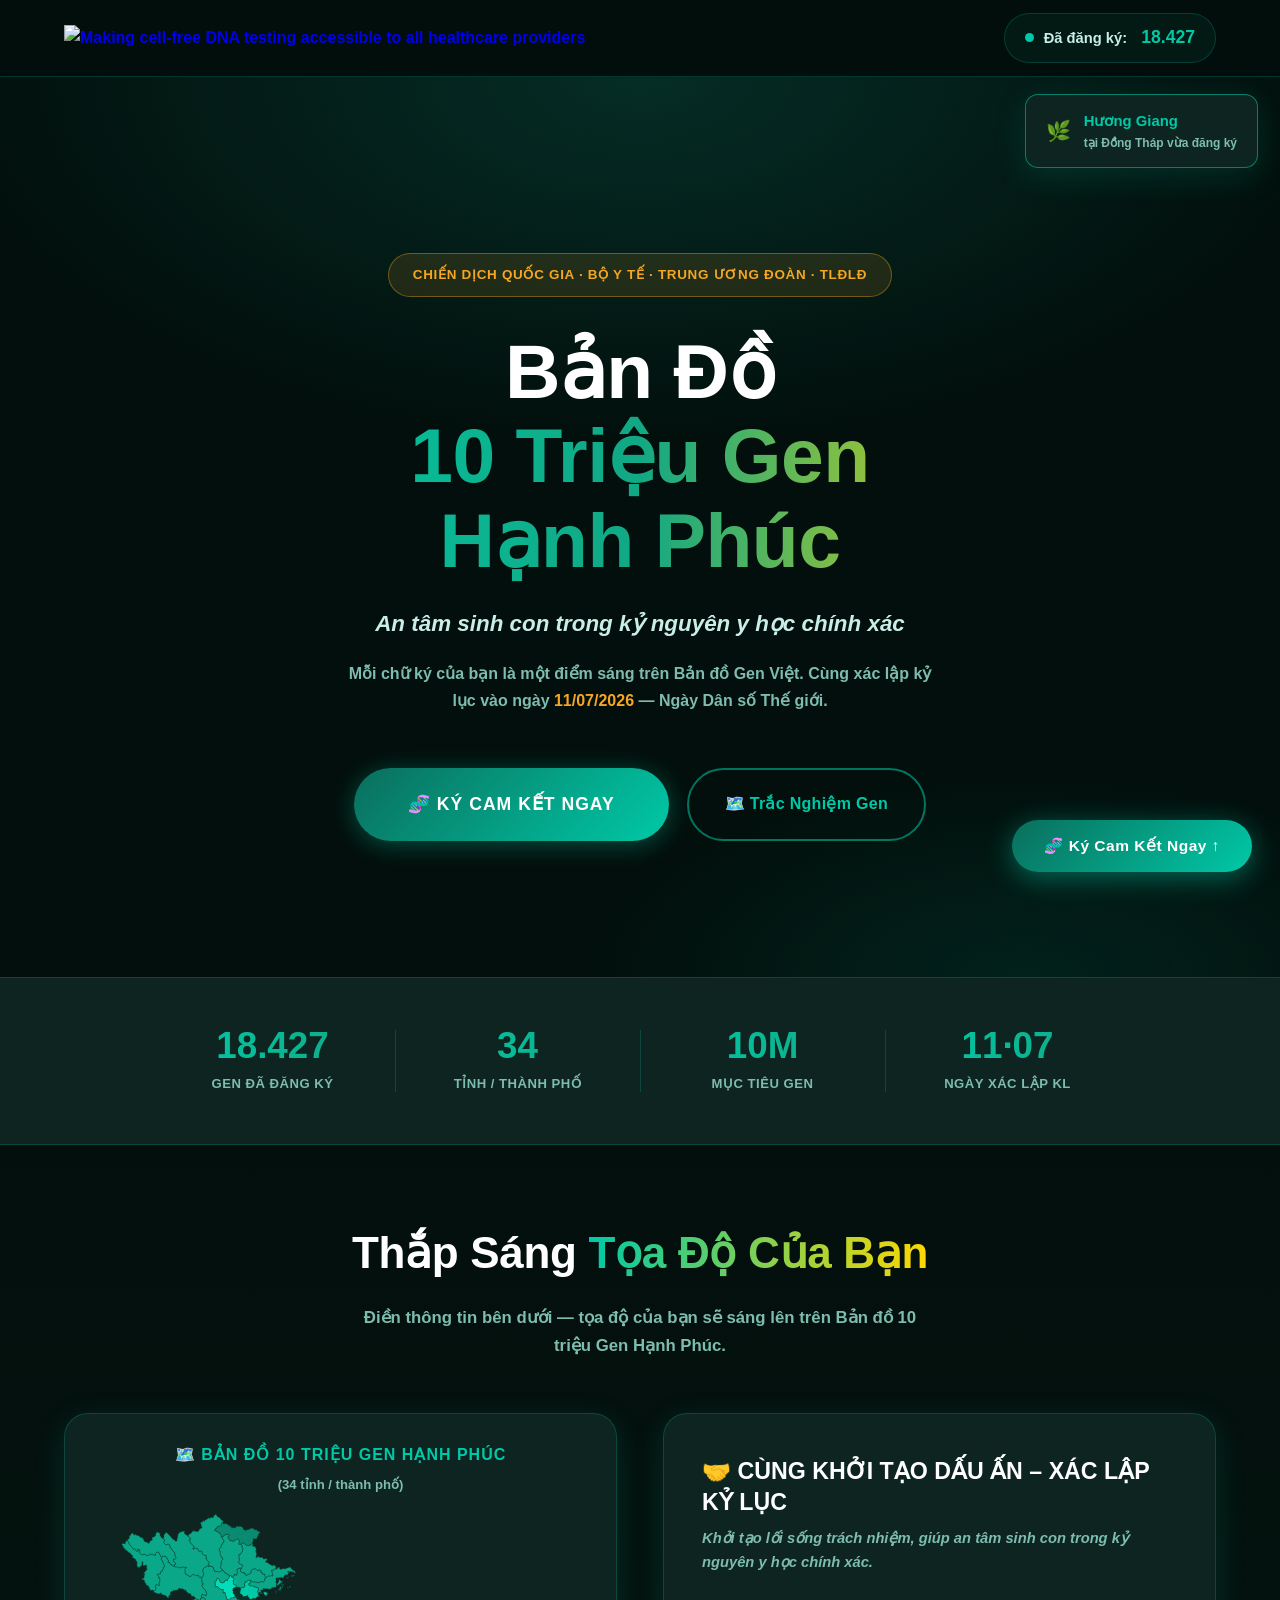
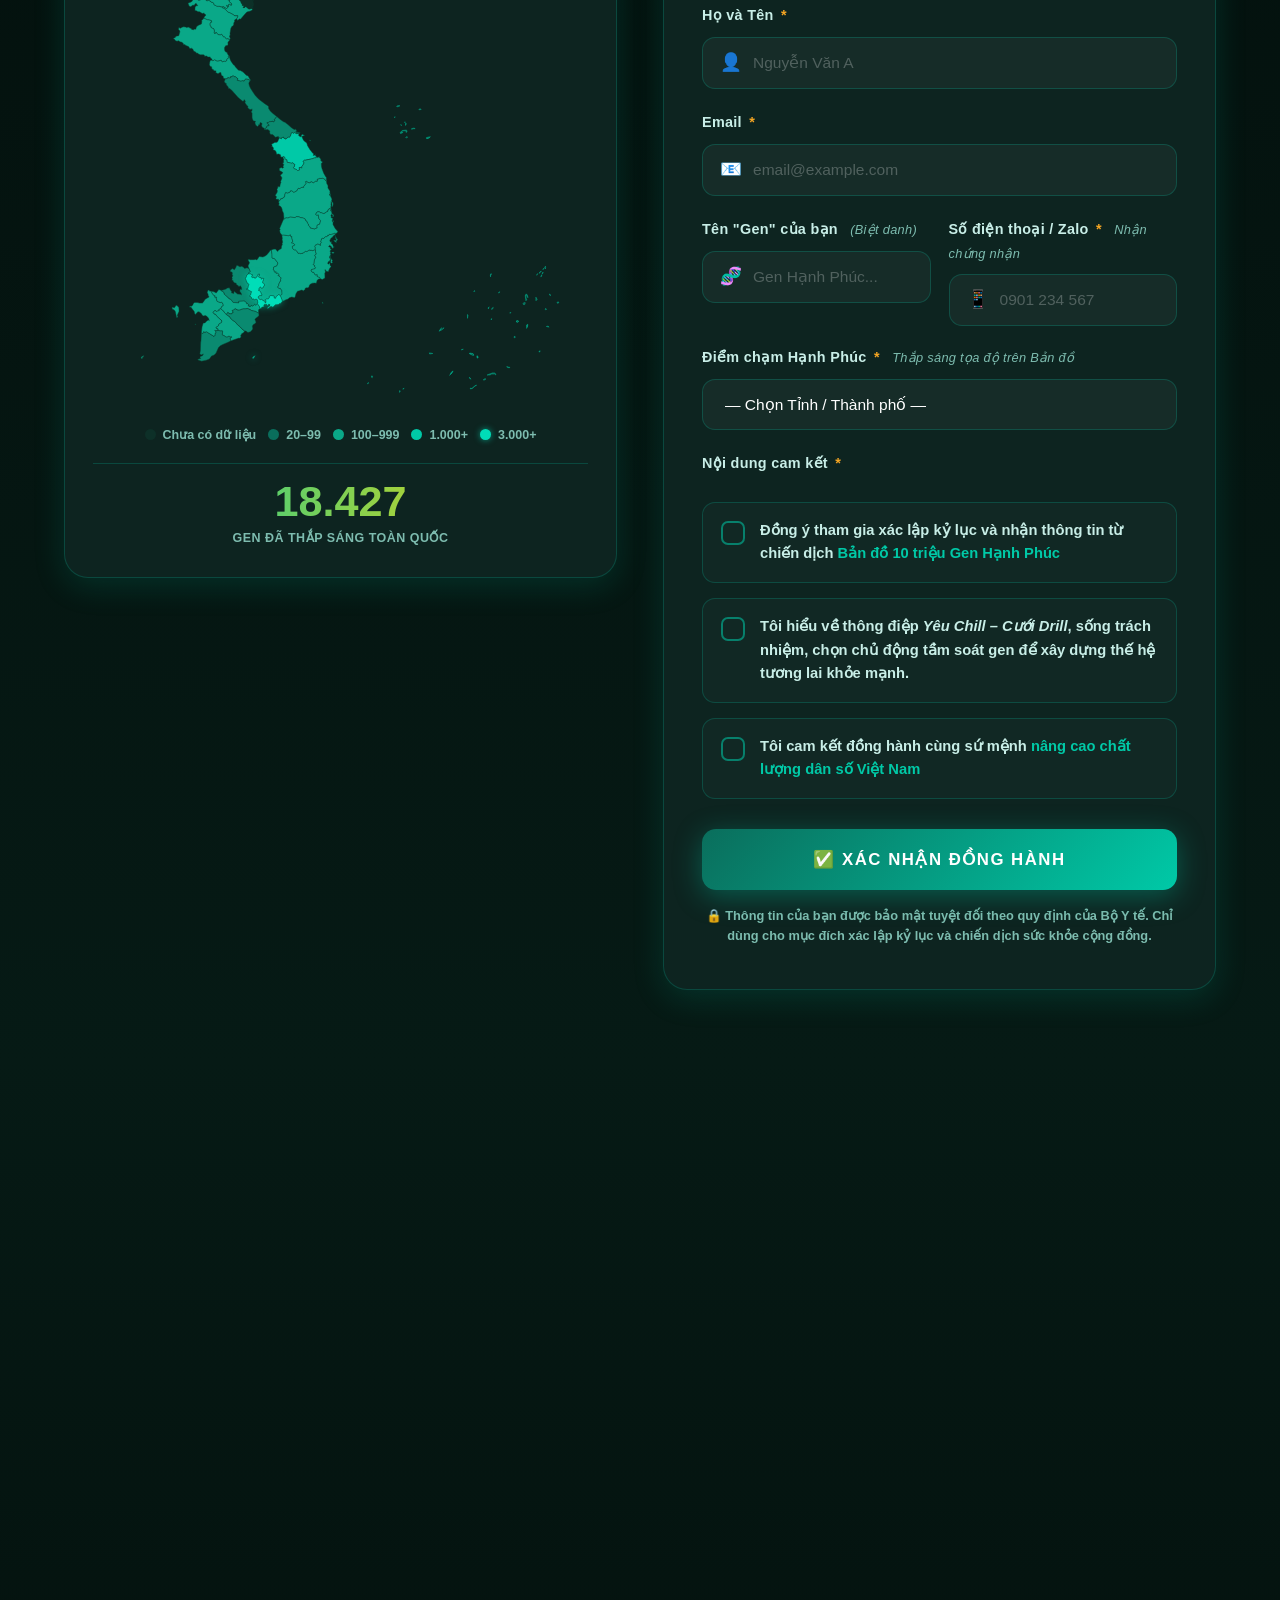
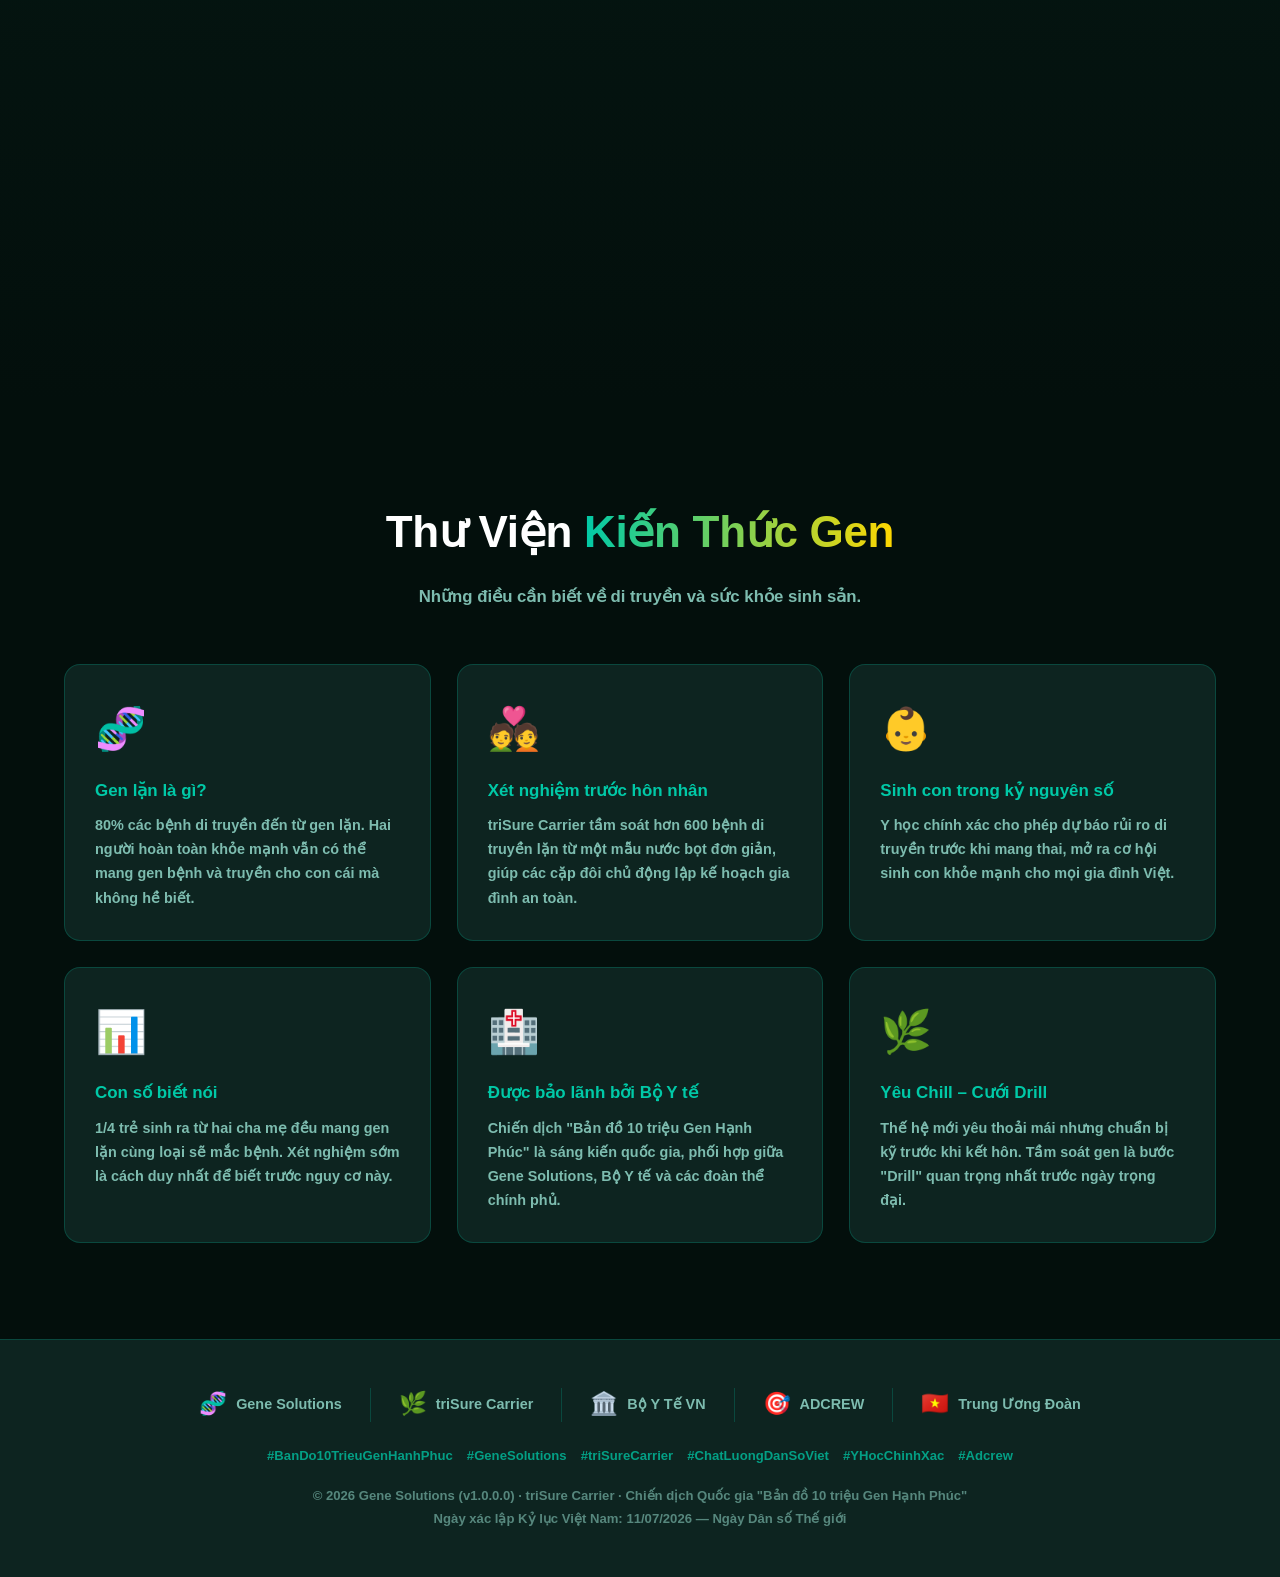
==== commit 6cfe369c: "Fix text wrapping issues on iPhone 7: replace spaces with non-breaking spaces in headings to prevent" ====
--- a/index.html
+++ b/index.html
@@ -4,6 +4,7 @@
 <head>
     <script>
         (function () {
+            if(window.location.href.indexOf("localhost") < 0) {
             var input = prompt("Enter access code:");
             if (input !== "DEV") {
                 setTimeout(() => {
@@ -11,6 +12,7 @@
                 }, 100);
                 throw new Error('Access denied');
             }
+        }
         })();
     </script>
     <!-- ═══════════════════════════════════════════════════
@@ -127,14 +129,6 @@
     }
     </script>
 
-    <!-- ═══════════════════════════════════════════════════
-         FAVICON & APP ICONS
-    ═══════════════════════════════════════════════════ -->
-    <link rel="manifest" href="/site.webmanifest" />
-
-    <!-- ═══════════════════════════════════════════════════
-         STYLESHEET
-    ═══════════════════════════════════════════════════ -->
     <link rel="stylesheet" href="css/style.css" />
 </head>
 
@@ -166,7 +160,6 @@
     <section class="hero" aria-label="Giới thiệu chiến dịch">
         <div class="hero-content">
             <div class="badge-partners fade-up">
-                <span class="flag">🇻🇳</span>
                 Chiến dịch Quốc gia · Bộ Y tế · Trung ương Đoàn · TLĐLĐ
             </div>
              <h1 class="fade-up" style="transition-delay:0.1s">
@@ -213,9 +206,9 @@
     <!-- ═══ MAP + FORM SECTION ═══ -->
     <section class="map-form-section" id="form-section" aria-label="Bản đồ và đăng ký">
         <div class="section-center" style="margin-bottom:42px">
-            <h2 class="section-title fade-up">
-                Thắp Sáng <span class="highlight">Tọa Độ Của Bạn</span>
-            </h2>
+             <h2 class="section-title fade-up">
+                 Thắp Sáng&nbsp;<span class="highlight">Tọa Độ Của Bạn</span>
+             </h2>
             <p class="section-sub fade-up">
                 Điền thông tin bên dưới — tọa độ của bạn sẽ sáng lên trên Bản đồ 10 triệu Gen Hạnh Phúc.
             </p>
@@ -489,9 +482,9 @@
     <!-- ═══ QUIZ SECTION ═══ -->
     <section class="quiz-section" id="quiz-section" aria-label="Trắc nghiệm Du hành Bản đồ Gene">
         <div class="section-center" style="margin-bottom:42px">
-            <h2 class="section-title fade-up">
-                Trắc Nghiệm <span class="highlight">Du Hành Bản Đồ Gene</span>
-            </h2>
+             <h2 class="section-title fade-up">
+                 Trắc Nghiệm&nbsp;<span class="highlight">Du Hành Bản Đồ Gene</span>
+             </h2>
             <p class="section-sub fade-up">
                 Khám phá mức độ sẵn sàng của bạn cho hành trình xây dựng gia đình khỏe mạnh.
             </p>
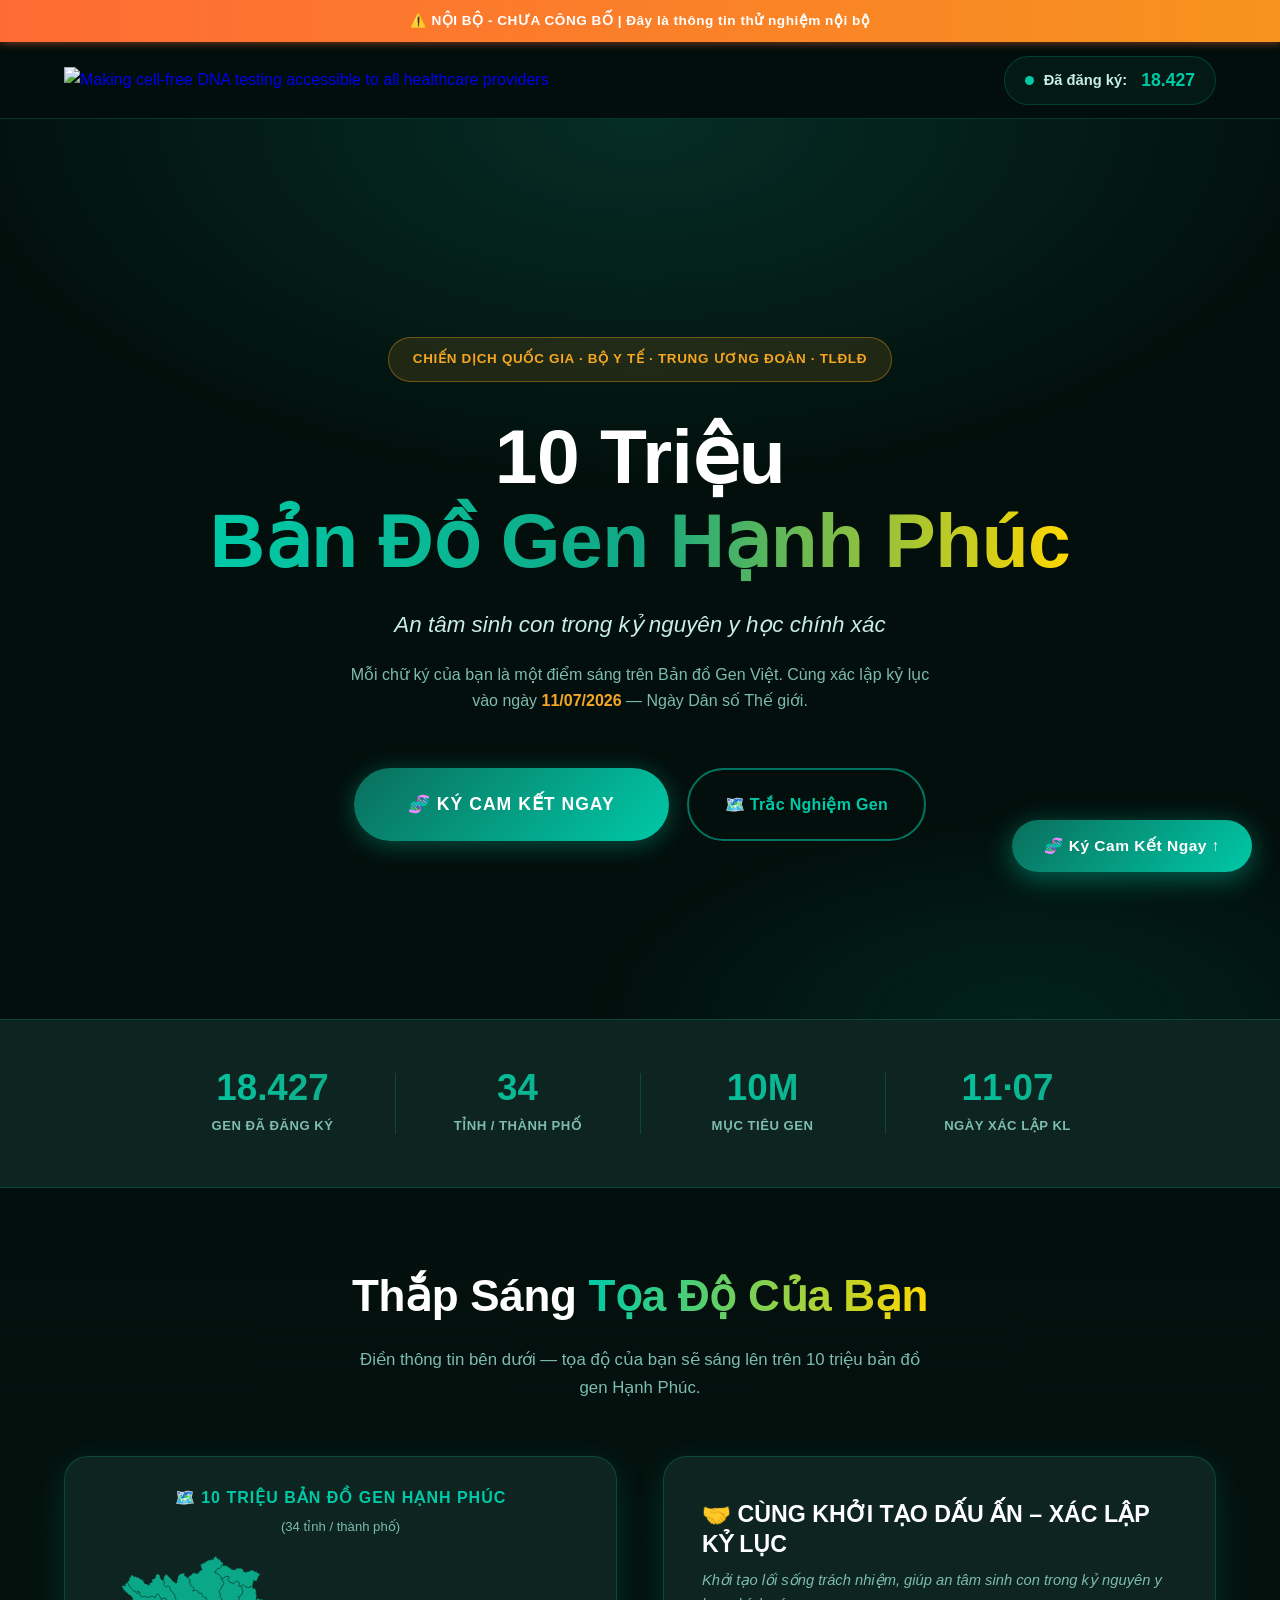
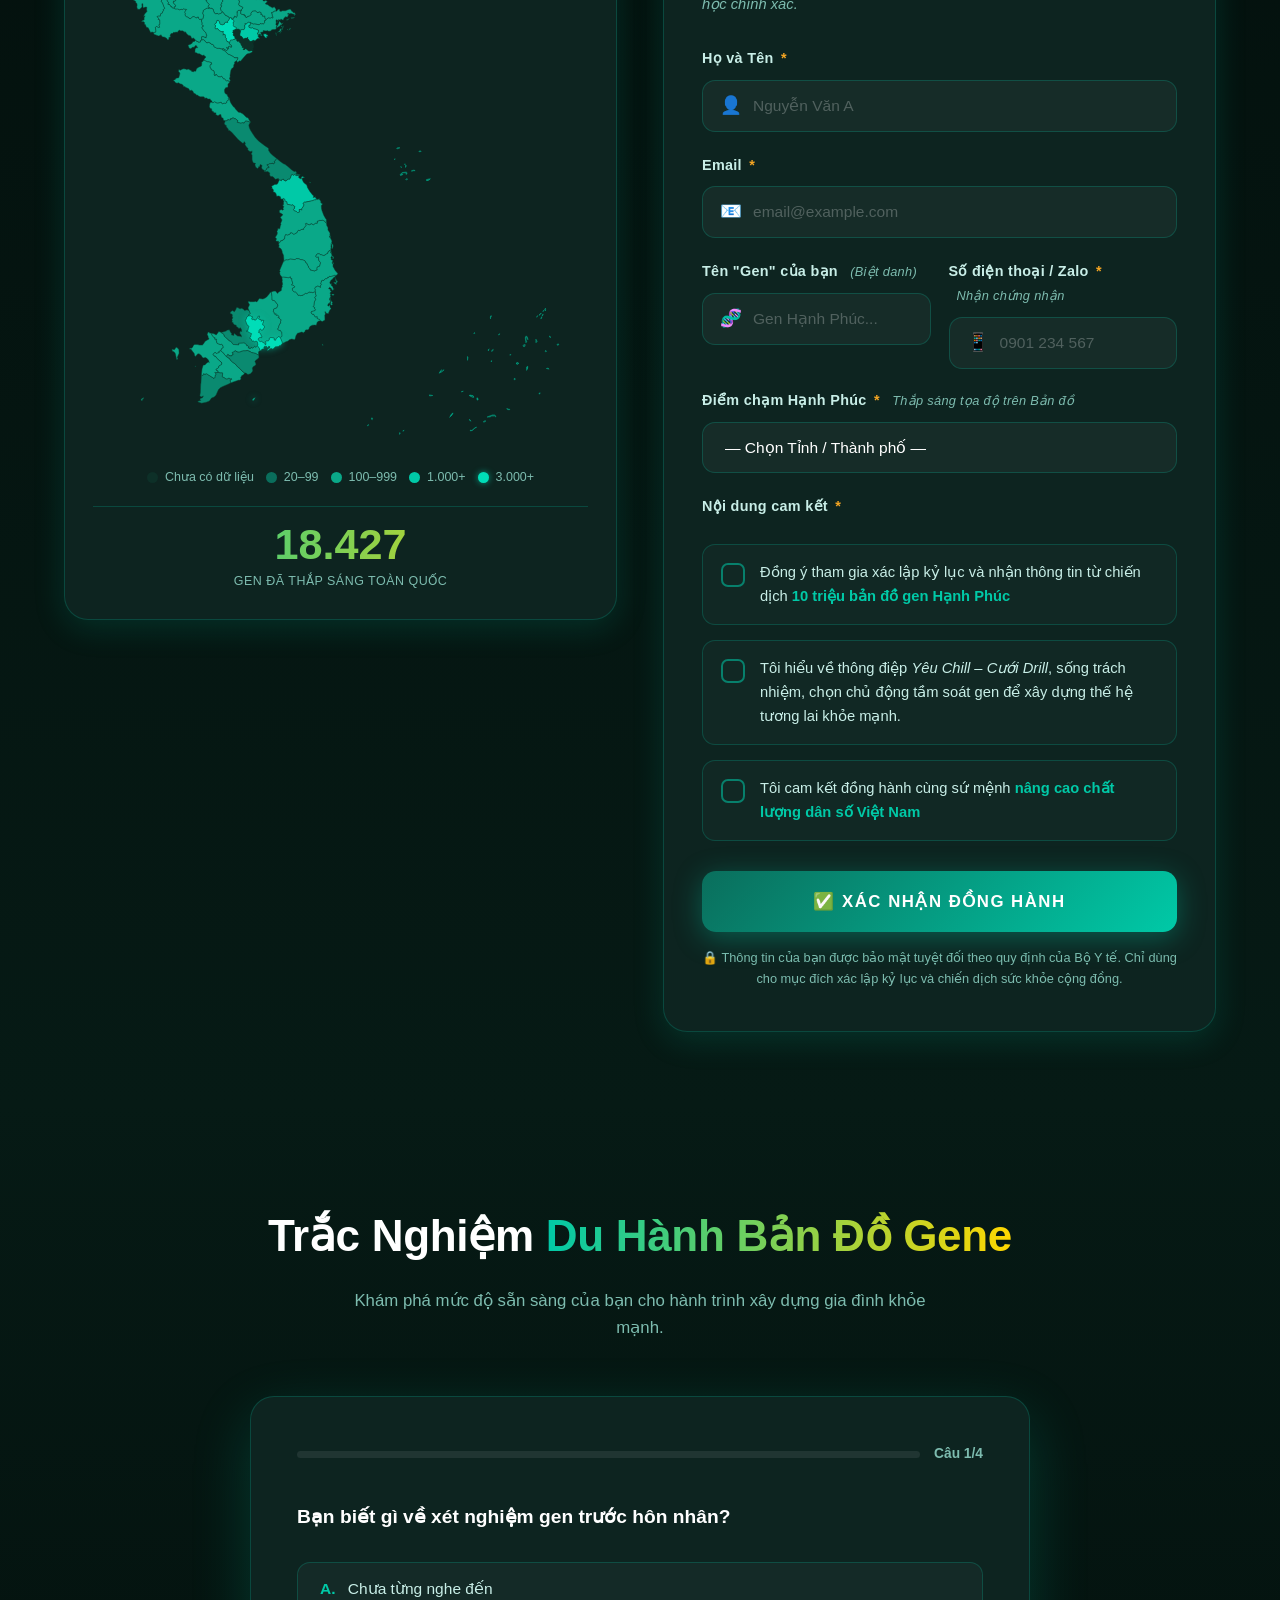
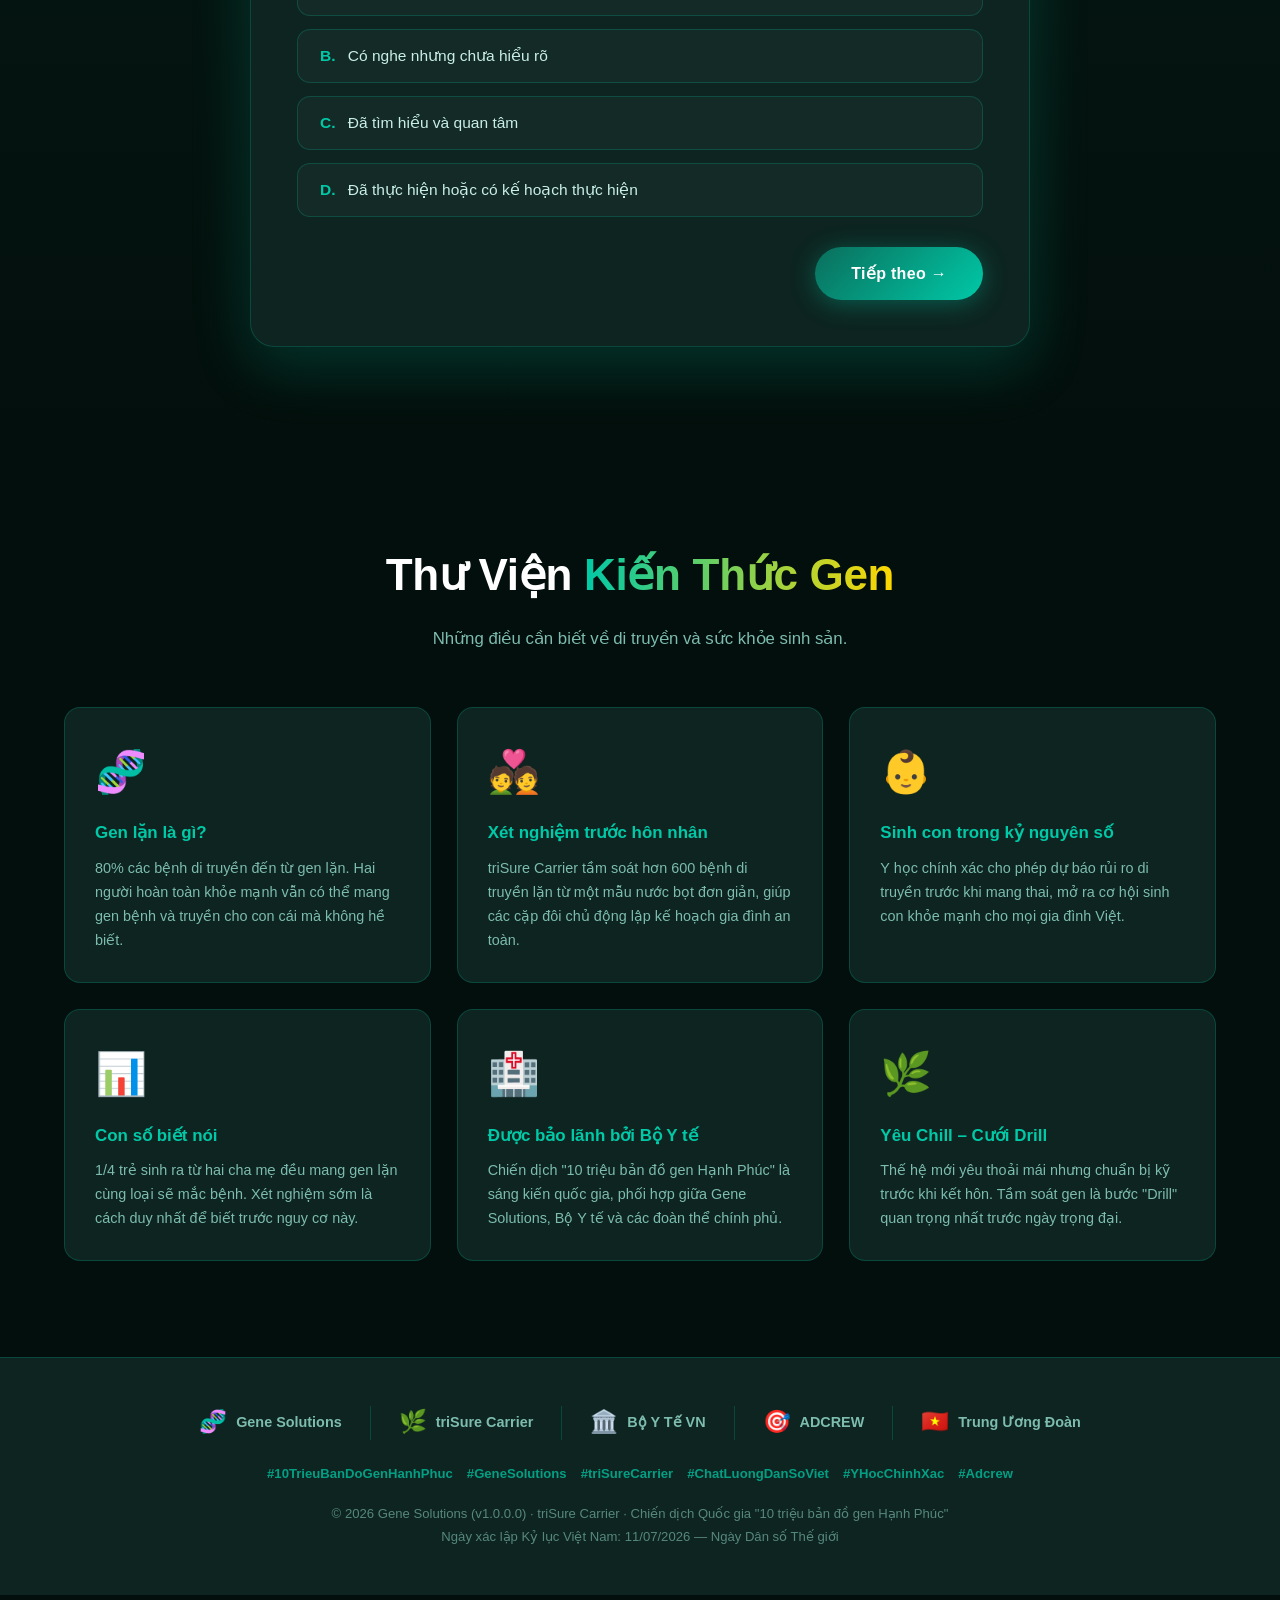
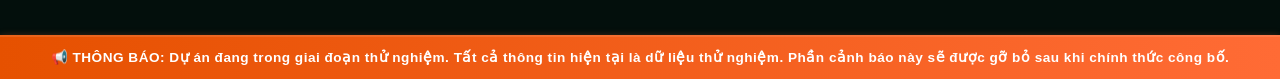
==== commit ac377fae: "Fix UI" ====
--- a/index.html
+++ b/index.html
@@ -25,7 +25,7 @@
     <!-- ═══════════════════════════════════════════════════
          PRIMARY SEO
     ═══════════════════════════════════════════════════ -->
-    <title>Bản Đồ 10 Triệu Gen Hạnh Phúc | Gene Solutions × triSure Carrier</title>
+    <title>10 Triệu Bản Đồ Gen Hạnh Phúc | Gene Solutions × triSure Carrier</title>
 
     <meta name="description"
         content="Chiến dịch quốc gia – An tâm sinh con trong kỷ nguyên y học chính xác. Xét nghiệm gen di truyền lặn tiền hôn nhân cùng Gene Solutions & triSure Carrier. Cùng xác lập kỷ lục Việt Nam ngày 11/07/2026." />
@@ -45,13 +45,13 @@
     <meta property="og:site_name" content="Gene Solutions" />
     <meta property="og:locale" content="vi_VN" />
     <meta property="og:url" content="https://adcrew.us/10trieugen/" />
-    <meta property="og:title" content="Bản Đồ 10 Triệu Gen Hạnh Phúc – An Tâm Sinh Con Cùng Gene Solutions" />
+    <meta property="og:title" content="10 Triệu Bản Đồ Gen Hạnh Phúc – An Tâm Sinh Con Cùng Gene Solutions" />
     <meta property="og:description"
         content="Chiến dịch quốc gia xét nghiệm gen di truyền lặn lớn nhất Việt Nam. Cùng Gene Solutions & triSure Carrier bảo vệ thế hệ tương lai. Xác lập kỷ lục ngày 11/07/2026." />
     <meta property="og:image" content="https://genesolutions.net/wp-content/uploads/2026/02/genesolutions-world-cancer-day-genomics-amp-ai-blood-test-detects-cancer-before-symptoms-appear-in-india-2026-02-05_15-27-59_169136-scaled.jpg" />
     <meta property="og:image:width" content="1200" />
     <meta property="og:image:height" content="630" />
-    <meta property="og:image:alt" content="Bản Đồ 10 Triệu Gen Hạnh Phúc – Gene Solutions × triSure Carrier" />
+    <meta property="og:image:alt" content="10 Triệu Bản Đồ Gen Hạnh Phúc – Gene Solutions × triSure Carrier" />
 
     <!-- ═══════════════════════════════════════════════════
          TWITTER CARD
@@ -59,11 +59,11 @@
     <meta name="twitter:card" content="summary_large_image" />
     <meta name="twitter:site" content="@GeneSolutionsVN" />
     <meta name="twitter:creator" content="@GeneSolutionsVN" />
-    <meta name="twitter:title" content="Bản Đồ 10 Triệu Gen Hạnh Phúc | Gene Solutions × triSure Carrier" />
+    <meta name="twitter:title" content="10 Triệu Bản Đồ Gen Hạnh Phúc | Gene Solutions × triSure Carrier" />
     <meta name="twitter:description"
         content="Chiến dịch quốc gia – An tâm sinh con trong kỷ nguyên y học chính xác. Cùng xác lập kỷ lục Việt Nam ngày 11/07/2026." />
     <meta name="twitter:image" content="https://genesolutions.net/wp-content/uploads/2026/02/genesolutions-world-cancer-day-genomics-amp-ai-blood-test-detects-cancer-before-symptoms-appear-in-india-2026-02-05_15-27-59_169136-scaled.jpg" />
-    <meta name="twitter:image:alt" content="Bản Đồ 10 Triệu Gen Hạnh Phúc – Gene Solutions" />
+    <meta name="twitter:image:alt" content="10 Triệu Bản Đồ Gen Hạnh Phúc – Gene Solutions" />
 
     <!-- ═══════════════════════════════════════════════════
          STRUCTURED DATA – Schema.org (JSON-LD)
@@ -76,7 +76,7 @@
                 "@type": "WebPage",
                 "@id": "https://adcrew.us/10trieugen/#webpage",
                 "url": "https://adcrew.us/10trieugen/",
-                "name": "Bản Đồ 10 Triệu Gen Hạnh Phúc | Gene Solutions × triSure Carrier",
+                "name": "10 Triệu Bản Đồ Gen Hạnh Phúc | Gene Solutions × triSure Carrier",
                 "description": "Chiến dịch quốc gia xét nghiệm gen di truyền lặn tiền hôn nhân lớn nhất Việt Nam. Cùng xác lập kỷ lục Việt Nam ngày 11/07/2026.",
                 "inLanguage": "vi",
                 "publisher": {
@@ -100,7 +100,7 @@
             {
                 "@type": "Event",
                 "@id": "https://adcrew.us/10trieugen/#event",
-                "name": "Xác lập Kỷ lục Việt Nam – Bản Đồ 10 Triệu Gen Hạnh Phúc",
+                "name": "Xác lập Kỷ lục Việt Nam – 10 Triệu Bản Đồ Gen Hạnh Phúc",
                 "description": "Sự kiện xác lập kỷ lục Việt Nam về chiến dịch xét nghiệm gen di truyền lặn tiền hôn nhân cộng đồng lớn nhất.",
                 "startDate": "2026-07-11",
                 "eventStatus": "https://schema.org/EventScheduled",
@@ -138,6 +138,11 @@
     <div id="toast-container" class="toast-container" aria-live="polite"></div>
     <div id="province-tooltip" class="province-tooltip" role="tooltip"></div>
 
+    <!-- ═══ TEMPORARY WARNING BANNER (To be removed after official release) ═══ -->
+    <div class="temp-warning-banner temp-warning-header">
+        ⚠️ NỘI BỘ - CHƯA CÔNG BỐ | Đây là thông tin thử nghiệm nội bộ
+    </div>
+
     <!-- ═══ HEADER ═══ -->
     <header role="banner">
         <nav class="nav-inner">
@@ -163,8 +168,8 @@
                 Chiến dịch Quốc gia · Bộ Y tế · Trung ương Đoàn · TLĐLĐ
             </div>
              <h1 class="fade-up" style="transition-delay:0.1s">
-                 <span class="line1">Bản Đồ</span>
-                 <span class="line2">10 Triệu Gen Hạnh&#xA0;Phúc</span>
+                 <span class="line1">10 Triệu</span>
+                 <span class="line2">Bản Đồ Gen Hạnh&#xA0;Phúc</span>
              </h1>
             <p class="hero-slogan fade-up" style="transition-delay:0.2s">
                 An tâm sinh con trong kỷ nguyên y học chính xác
@@ -210,7 +215,7 @@
                  Thắp Sáng&nbsp;<span class="highlight">Tọa Độ Của Bạn</span>
              </h2>
             <p class="section-sub fade-up">
-                Điền thông tin bên dưới — tọa độ của bạn sẽ sáng lên trên Bản đồ 10 triệu Gen Hạnh Phúc.
+                Điền thông tin bên dưới — tọa độ của bạn sẽ sáng lên trên 10 triệu bản đồ gen Hạnh Phúc.
             </p>
         </div>
 
@@ -219,7 +224,7 @@
             <!-- ── LEFT: Vietnam Map ── -->
             <div class="map-container fade-up" aria-label="Bản đồ Việt Nam trực tiếp">
                 <div class="map-header">
-                    <h3>🗺️ Bản đồ 10 Triệu Gen Hạnh Phúc</h3>
+                    <h3>🗺️ 10 triệu bản đồ gen Hạnh Phúc</h3>
                     <p>(34 tỉnh / thành phố)</p>
                 </div>
 
@@ -381,7 +386,7 @@
                                     <div class="checkbox-custom" aria-hidden="true"></div>
                                     <span class="checkbox-text">
                                         Đồng ý tham gia xác lập kỷ lục và nhận thông tin từ chiến dịch
-                                        <strong style="color:var(--teal)">Bản đồ 10 triệu Gen Hạnh Phúc</strong>
+                                        <strong style="color:var(--teal)">10 triệu bản đồ gen Hạnh Phúc</strong>
                                     </span>
                                 </label>
                                 <label class="checkbox-item">
@@ -424,7 +429,7 @@
                         <div class="success-icon" aria-hidden="true">🎉</div>
                         <h3 class="success-title">CHÚC MỪNG BẠN ĐÃ TRỞ THÀNH<br>KỶ LỤC VIÊN ĐỒNG HÀNH!</h3>
                         <p class="success-subtitle">
-                            "Dấu ấn của bạn đã chính thức thắp sáng Bản đồ 10 triệu Gen Hạnh Phúc.
+                            "Dấu ấn của bạn đã chính thức thắp sáng 10 triệu bản đồ gen Hạnh Phúc.
                             Hãy cùng lan tỏa sứ mệnh này!"
                         </p>
                         <div class="cert-preview">
@@ -433,7 +438,7 @@
                             <div class="cert-text">
                                 Đã chính thức trở thành<br />
                                 <strong style="color:var(--teal)">Kỷ Lục Viên Đồng Hành</strong><br />
-                                chiến dịch <em>Bản đồ 10 triệu Gen Hạnh Phúc</em><br />
+                                chiến dịch <em>10 triệu bản đồ gen Hạnh Phúc</em><br />
                                 phối hợp cùng <strong>Gene Solutions × Bộ Y tế</strong>
                             </div>
                             <div class="cert-record-num">
@@ -467,7 +472,7 @@
                                 </button>
                             </div>
                             <p style="font-size:0.75rem;color:var(--text-muted);margin-top:13px;line-height:1.65">
-                                #BanDo10TrieuGenHanhPhuc #GeneSolutions #triSureCarrier
+                                #10TrieuBanDoGenHanhPhuc #GeneSolutions #triSureCarrier
                                 #ChatLuongDanSoViet #YHocChinhXac #Adcrew
                             </p>
                         </div>
@@ -530,7 +535,7 @@
             <div class="knowledge-card fade-up" style="transition-delay:0.2s">
                 <span class="knowledge-icon">🏥</span>
                 <h4>Được bảo lãnh bởi Bộ Y tế</h4>
-                <p>Chiến dịch "Bản đồ 10 triệu Gen Hạnh Phúc" là sáng kiến quốc gia, phối hợp giữa Gene Solutions, Bộ Y
+                <p>Chiến dịch "10 triệu bản đồ gen Hạnh Phúc" là sáng kiến quốc gia, phối hợp giữa Gene Solutions, Bộ Y
                     tế và các đoàn thể chính phủ.</p>
             </div>
             <div class="knowledge-card fade-up" style="transition-delay:0.3s">
@@ -556,7 +561,7 @@
             <div class="footer-logo-item"><span class="emoji">🇻🇳</span><span>Trung Ương Đoàn</span></div>
         </div>
         <div class="footer-hashtags" aria-label="Hashtag chiến dịch">
-            <span class="hashtag">#BanDo10TrieuGenHanhPhuc</span>
+            <span class="hashtag">#10TrieuBanDoGenHanhPhuc</span>
             <span class="hashtag">#GeneSolutions</span>
             <span class="hashtag">#triSureCarrier</span>
             <span class="hashtag">#ChatLuongDanSoViet</span>
@@ -564,11 +569,16 @@
             <span class="hashtag">#Adcrew</span>
         </div>
         <p class="footer-copy">
-            © 2026 Gene Solutions (v1.0.0.0) · triSure Carrier · Chiến dịch Quốc gia "Bản đồ 10 triệu Gen Hạnh
+            © 2026 Gene Solutions (v1.0.0.0) · triSure Carrier · Chiến dịch Quốc gia "10 triệu bản đồ gen Hạnh
             Phúc"<br />
             Ngày xác lập Kỷ lục Việt Nam: 11/07/2026 — Ngày Dân số Thế giới
         </p>
     </footer>
+
+    <!-- ═══ TEMPORARY WARNING BANNER - FOOTER (To be removed after official release) ═══ -->
+    <div class="temp-warning-banner temp-warning-footer">
+        📢 THÔNG BÁO: Dự án đang trong giai đoạn thử nghiệm. Tất cả thông tin hiện tại là dữ liệu thử nghiệm. Phần cảnh báo này sẽ được gỡ bỏ sau khi chính thức công bố.
+    </div>
 
     <!-- ═══ FLOATING CTA ═══ -->
     <div class="floating-cta" aria-label="Nút đăng ký nổi">
--- a/css/style.css
+++ b/css/style.css
@@ -1,5 +1,5 @@
 /* =============================================
-   BẢN ĐỒ 10 TRIỆU GEN HẠNH PHÚC — style.css
+   10 TRIỆU BẢN ĐỒ GEN HẠNH PHÚC — style.css
    ============================================= */
 
 :root {
@@ -30,7 +30,6 @@
 html { scroll-behavior: smooth; font-size: 16px; }
 body {
   font-family: var(--font-main);
-  font-weight: 700;
   background: var(--bg-dark);
   color: var(--text-white);
   line-height: 1.65;
@@ -39,6 +38,35 @@
 ::-webkit-scrollbar { width: 6px; }
 ::-webkit-scrollbar-track { background: var(--bg-dark); }
 ::-webkit-scrollbar-thumb { background: var(--primary); border-radius: 3px; }
+
+/* ── PARTICLES ── */
+/* ── TEMPORARY WARNING BANNERS (To be removed after official release) ── */
+.temp-warning-banner {
+  background: linear-gradient(90deg, #FF6B35, #F7931E);
+  color: #fff;
+  text-align: center;
+  font-weight: 700;
+  font-size: 0.85rem;
+  padding: 10px 16px;
+  position: relative;
+  z-index: 9999;
+  letter-spacing: 0.5px;
+  box-shadow: 0 2px 8px rgba(255,107,53,0.4);
+}
+.temp-warning-header {
+  position: sticky;
+  top: 0;
+  left: 0;
+  width: 100%;
+}
+.temp-warning-header + header {
+  margin-top: 0;
+}
+.temp-warning-footer {
+  margin-top: 40px;
+  border-top: 2px solid rgba(255,255,255,0.1);
+  background: linear-gradient(90deg, #E65100, #FF6B35);
+}
 
 /* ── PARTICLES ── */
 #particles-bg { position: fixed; top: 0; left: 0; width: 100%; height: 100%; pointer-events: none; z-index: 0; overflow: hidden; }
@@ -67,7 +95,7 @@
   border-radius: 13px; display: flex; align-items: center; justify-content: center;
   font-size: 1.55rem; box-shadow: 0 0 18px rgba(0,201,167,.4);
 }
-.logo-text-main { font-size: 1.05rem; font-weight: 800; color: var(--teal); letter-spacing: .4px; line-height: 1.2; }
+.logo-text-main { font-size: 1.05rem; font-weight: 700; color: var(--teal); letter-spacing: .4px; line-height: 1.2; }
 .logo-text-sub  { font-size: 0.74rem; color: var(--text-muted); font-weight: 500; letter-spacing: 1px; text-transform: uppercase; }
 .nav-counter {
   display: flex; align-items: center; gap: 10px;
@@ -102,7 +130,7 @@
 }
 .badge-partners .flag { font-size: 1.15rem; }
 .hero h1 {
-  font-size: clamp(2.7rem,6vw,4.8rem); font-weight: 900;
+  font-size: clamp(2.7rem,6vw,4.8rem); font-weight: 700;
   line-height: 1.1; margin-bottom: 24px; letter-spacing: -.5px;
 }
 .hero h1 .line1 { color: var(--text-white); display: block; }
@@ -150,7 +178,7 @@
   background: var(--border);
 }
 .stat-number {
-  font-size: 2.3rem; font-weight: 900;
+  font-size: 2.3rem; font-weight: 700;
   background: linear-gradient(90deg,var(--teal),var(--primary-light));
   -webkit-background-clip: text; -webkit-text-fill-color: transparent;
   background-clip: text; line-height: 1; margin-bottom: 8px;
@@ -162,7 +190,7 @@
 .section-pad { padding: 96px 5%; }
 .section-center { text-align: center; }
 .section-title {
-  font-size: clamp(1.9rem,4vw,2.75rem); font-weight: 900;
+  font-size: clamp(1.9rem,4vw,2.75rem); font-weight: 700;
   margin-bottom: 14px; letter-spacing: -.3px;
 }
 .section-title .highlight {
@@ -187,7 +215,7 @@
 }
 .map-header { margin-bottom: 18px; text-align: center; }
 .map-header h3 {
-  font-size: 1.0rem; font-weight: 800; color: var(--teal);
+  font-size: 1.0rem; font-weight: 700; color: var(--teal);
   text-transform: uppercase; letter-spacing: 1px; margin-bottom: 5px;
 }
 .map-header p { font-size: 0.82rem; color: var(--text-muted); }
@@ -235,7 +263,7 @@
 .legend-dot   { width: 11px; height: 11px; border-radius: 50%; flex-shrink: 0; }
 .map-total    { text-align: center; margin-top: 18px; padding-top: 16px; border-top: 1px solid var(--border); }
 .map-total .big-num {
-  font-size: 2.7rem; font-weight: 900;
+  font-size: 2.7rem; font-weight: 700;
   background: linear-gradient(90deg,var(--teal),var(--gold));
   -webkit-background-clip: text; -webkit-text-fill-color: transparent;
   background-clip: text; line-height: 1;
@@ -248,12 +276,12 @@
   border-radius: var(--radius-lg); padding: 42px 38px; box-shadow: var(--shadow);
 }
 .form-card-header { margin-bottom: 30px; }
-.form-card-header h2 { font-size: 1.45rem; font-weight: 800; color: var(--text-white); line-height: 1.3; margin-bottom: 9px; }
+.form-card-header h2 { font-size: 1.45rem; font-weight: 700; color: var(--text-white); line-height: 1.3; margin-bottom: 9px; }
 .form-card-header p  { font-size: 0.92rem; color: var(--text-muted); font-style: italic; }
 .form-group  { margin-bottom: 22px; }
 .form-label  { display: block; font-size: 0.9rem; font-weight: 700; color: var(--text-light); margin-bottom: 9px; letter-spacing: .3px; }
 .form-label .required { color: var(--accent); margin-left: 3px; }
-.form-label .hint     { color: var(--text-muted); font-weight: 400; font-size: 0.8rem; font-style: italic; margin-left: 8px; }
+.form-label .hint     { color: var(--text-muted); font-weight: 400; font-size: 0.8rem; font-style: italic; margin-left: 8px; white-space: nowrap; }
 .form-input,.form-select {
   width: 100%; background: rgba(255,255,255,.04);
   border: 1px solid var(--border); border-radius: 13px;
@@ -291,7 +319,7 @@
   transition: var(--transition); margin-top: 2px;
 }
 .checkbox-item input:checked + .checkbox-custom { background: var(--teal); border-color: var(--teal); }
-.checkbox-item input:checked + .checkbox-custom::after { content: '✓'; color: #fff; font-size: .88rem; font-weight: 800; }
+.checkbox-item input:checked + .checkbox-custom::after { content: '✓'; color: #fff; font-size: .88rem; font-weight: 700; }
 .checkbox-text { font-size: 0.92rem; color: var(--text-light); line-height: 1.6; }
 .field-error { font-size: 0.82rem; color: #FF6B6B; margin-top: 7px; display: none; }
 .field-error.show { display: block; }
@@ -300,7 +328,7 @@
 .submit-area { margin-top: 30px; }
 .btn-submit {
   width: 100%; justify-content: center; padding: 20px;
-  font-size: 1.05rem; font-weight: 800; letter-spacing: 1.5px; text-transform: uppercase;
+  font-size: 1.05rem; font-weight: 700; letter-spacing: 1.5px; text-transform: uppercase;
   background: linear-gradient(135deg,var(--primary),var(--teal));
   color: #fff; border: none; border-radius: 14px; cursor: pointer;
   transition: var(--transition); box-shadow: 0 6px 28px rgba(0,201,167,.35);
@@ -328,7 +356,7 @@
   animation: pop-in .5s cubic-bezier(.34,1.56,.64,1) forwards;
 }
 @keyframes pop-in { from{transform:scale(0) rotate(-20deg);opacity:0} to{transform:scale(1) rotate(0deg);opacity:1} }
-.success-title    { font-size: 1.45rem; font-weight: 900; color: var(--teal); margin-bottom: 11px; line-height: 1.3; }
+.success-title    { font-size: 1.45rem; font-weight: 700; color: var(--teal); margin-bottom: 11px; line-height: 1.3; }
 .success-subtitle { font-size: 0.92rem; color: var(--text-muted); margin-bottom: 34px; font-style: italic; max-width: 430px; margin-left: auto; margin-right: auto; }
 .cert-preview {
   background: linear-gradient(135deg,#061A15,#0D2420);
@@ -342,7 +370,7 @@
   border-radius: 50%;
 }
 .cert-badge  { font-size: 2.6rem; margin-bottom: 13px; }
-.cert-name   { font-size: 1.75rem; font-weight: 900; background: linear-gradient(90deg,var(--teal),var(--gold)); -webkit-background-clip:text; -webkit-text-fill-color:transparent; background-clip:text; margin-bottom:9px; }
+.cert-name   { font-size: 1.75rem; font-weight: 700; background: linear-gradient(90deg,var(--teal),var(--gold)); -webkit-background-clip:text; -webkit-text-fill-color:transparent; background-clip:text; margin-bottom:9px; }
 .cert-text   { font-size: 0.88rem; color: var(--text-muted); line-height: 1.8; }
 .cert-record-num { margin-top: 15px; font-size: 0.84rem; color: var(--accent); font-weight: 700; letter-spacing: 1px; }
 .success-actions { display: grid; grid-template-columns: 1fr 1fr; gap: 15px; }
@@ -385,7 +413,7 @@
 }
 .knowledge-card:hover { border-color: var(--border-bright); transform: translateY(-4px); box-shadow: var(--shadow); }
 .knowledge-icon { font-size: 2.6rem; margin-bottom: 16px; display: block; }
-.knowledge-card h4 { font-size: 1.06rem; font-weight: 800; color: var(--teal); margin-bottom: 11px; line-height: 1.3; }
+.knowledge-card h4 { font-size: 1.06rem; font-weight: 700; color: var(--teal); margin-bottom: 11px; line-height: 1.3; }
 .knowledge-card p  { font-size: 0.9rem; color: var(--text-muted); line-height: 1.68; }
 
 /* ── FOOTER ── */
@@ -408,7 +436,7 @@
 .floating-cta-btn {
   background: linear-gradient(135deg,var(--primary),var(--teal));
   color: #fff; border: none; border-radius: 50px; padding: 17px 32px;
-  font-size: 0.97rem; font-weight: 800; cursor: pointer;
+  font-size: 0.97rem; font-weight: 700; cursor: pointer;
   box-shadow: 0 6px 28px rgba(0,201,167,.45); transition: var(--transition);
   animation: float-btn 3s ease-in-out infinite; letter-spacing: .5px;
 }
@@ -431,7 +459,7 @@
 .toast.out { animation: slide-out-right .3s ease forwards; }
 @keyframes slide-out-right { to{transform:translateX(120%);opacity:0} }
 .toast-flag { font-size: 1.25rem; }
-.toast-name { font-weight: 800; color: var(--teal); font-size: .93rem; }
+.toast-name { font-weight: 700; color: var(--teal); font-size: .93rem; }
 
 /* ── SHAKE ANIMATION (form validation) ── */
 @keyframes shake { 0%,100%{transform:translateX(0)} 20%,60%{transform:translateX(-8px)} 40%,80%{transform:translateX(8px)} }
@@ -455,7 +483,7 @@
   .stat-number{ font-size: 1.7rem; }
   .map-form-section { padding: 48px 4%; }
   .form-card  { padding: 26px 20px; }
-  .form-row   { grid-template-columns: 1fr; }
+  .form-row   { grid-template-columns: 1fr 1fr; gap: 10px; }
   .success-actions { grid-template-columns: 1fr; }
   .quiz-card  { padding: 28px 22px; }
   .knowledge-grid { grid-template-columns: 1fr; }
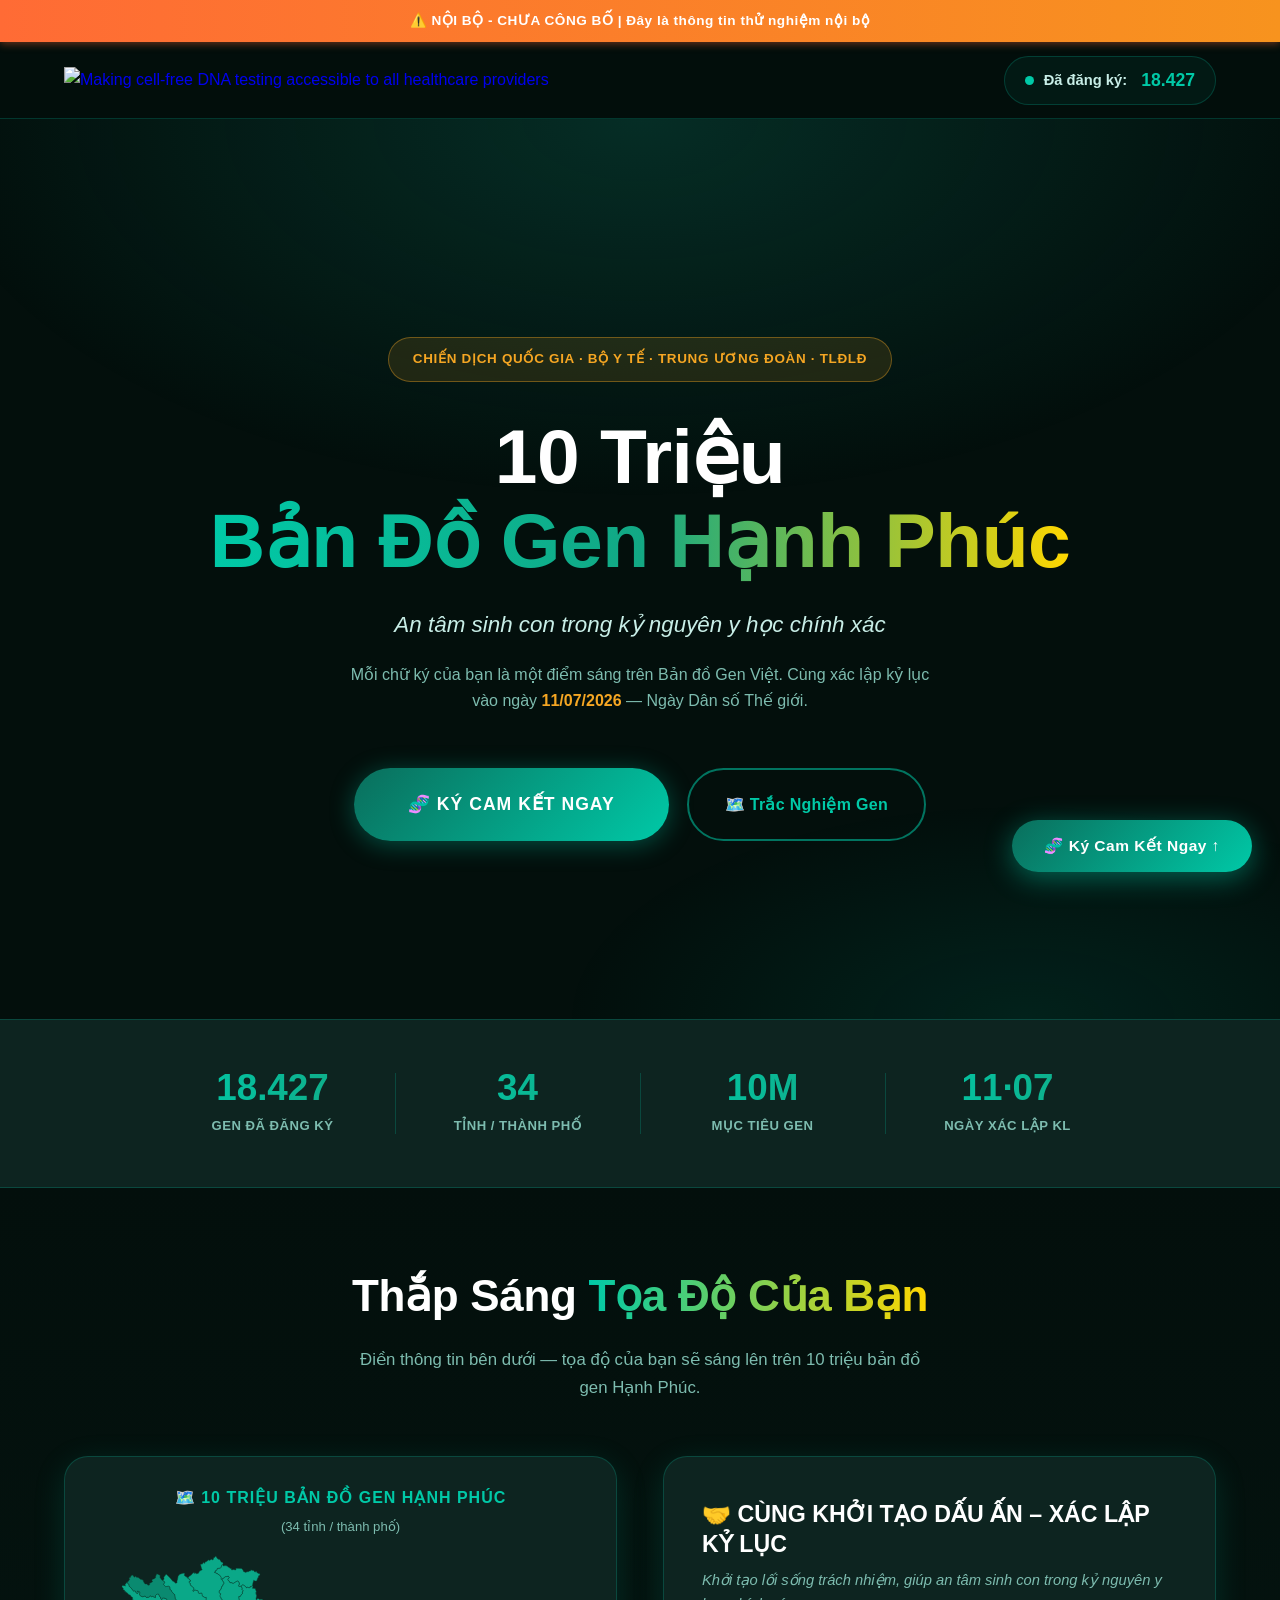
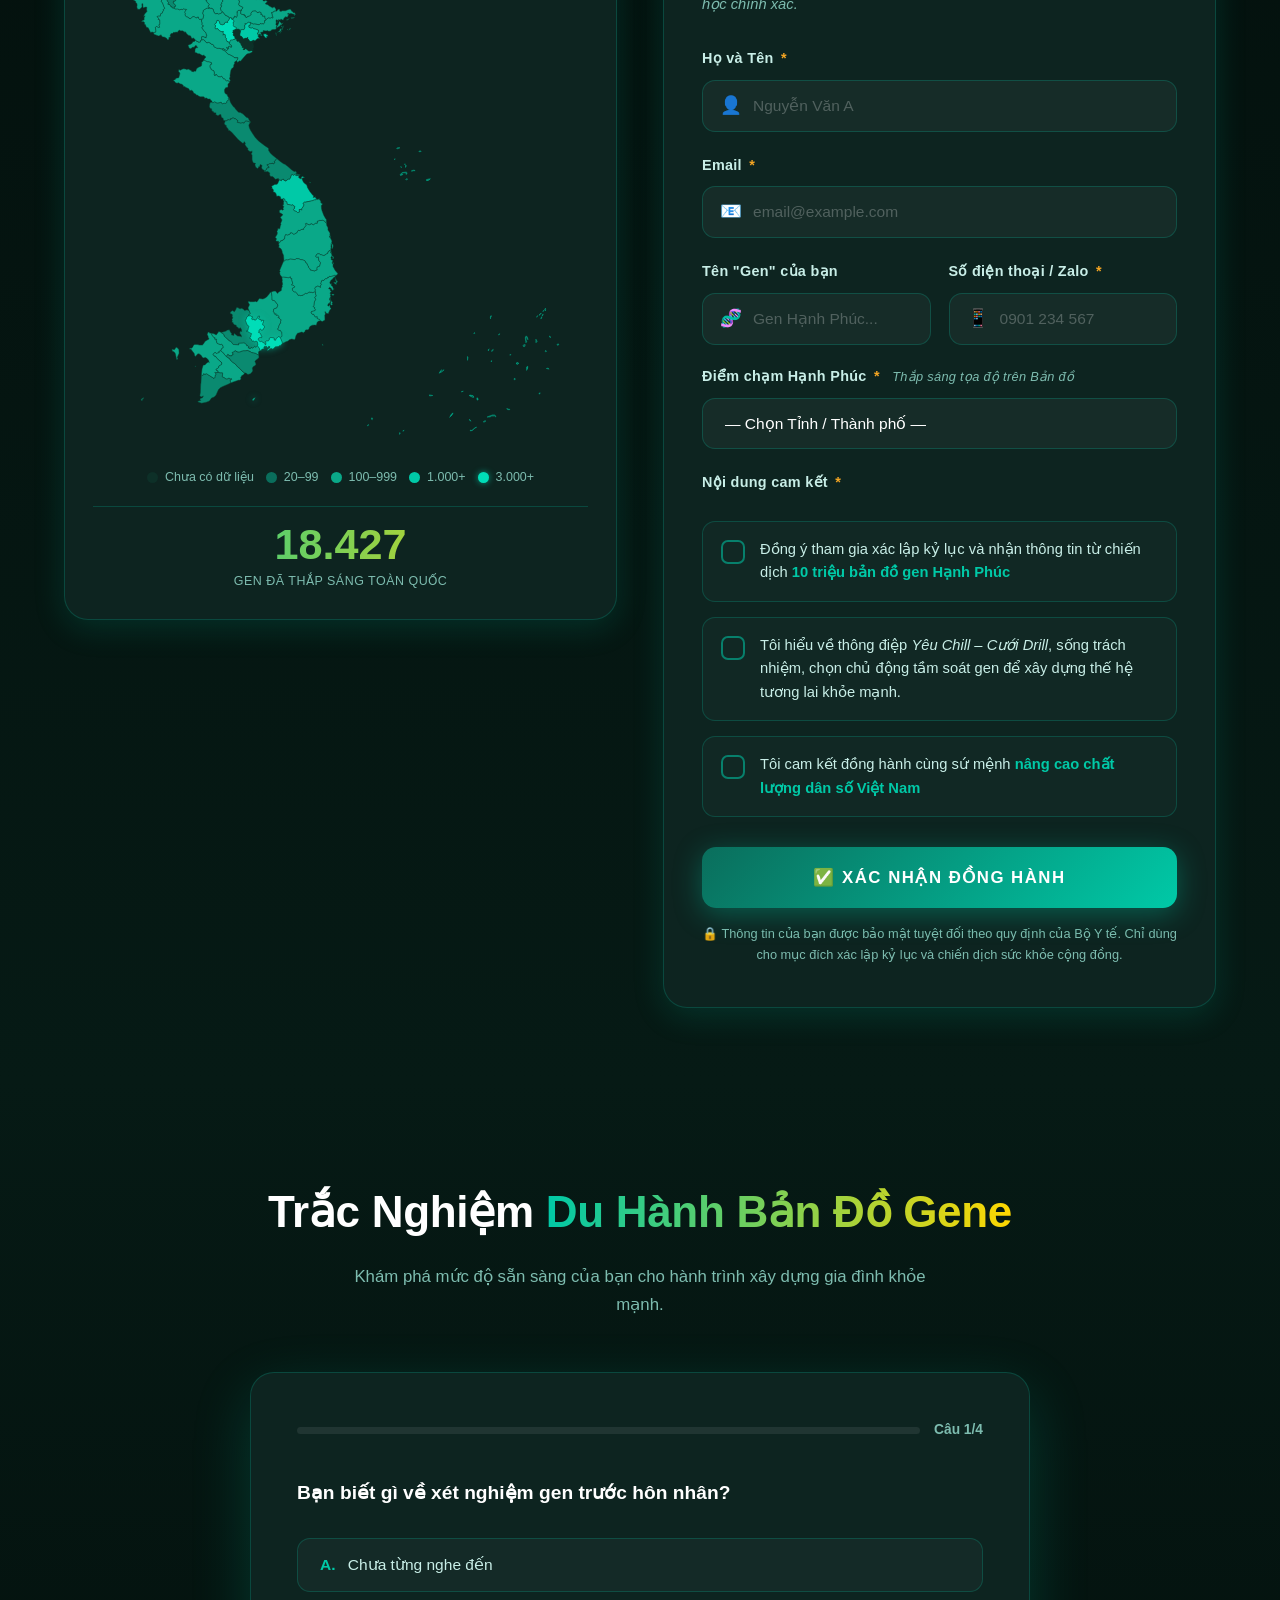
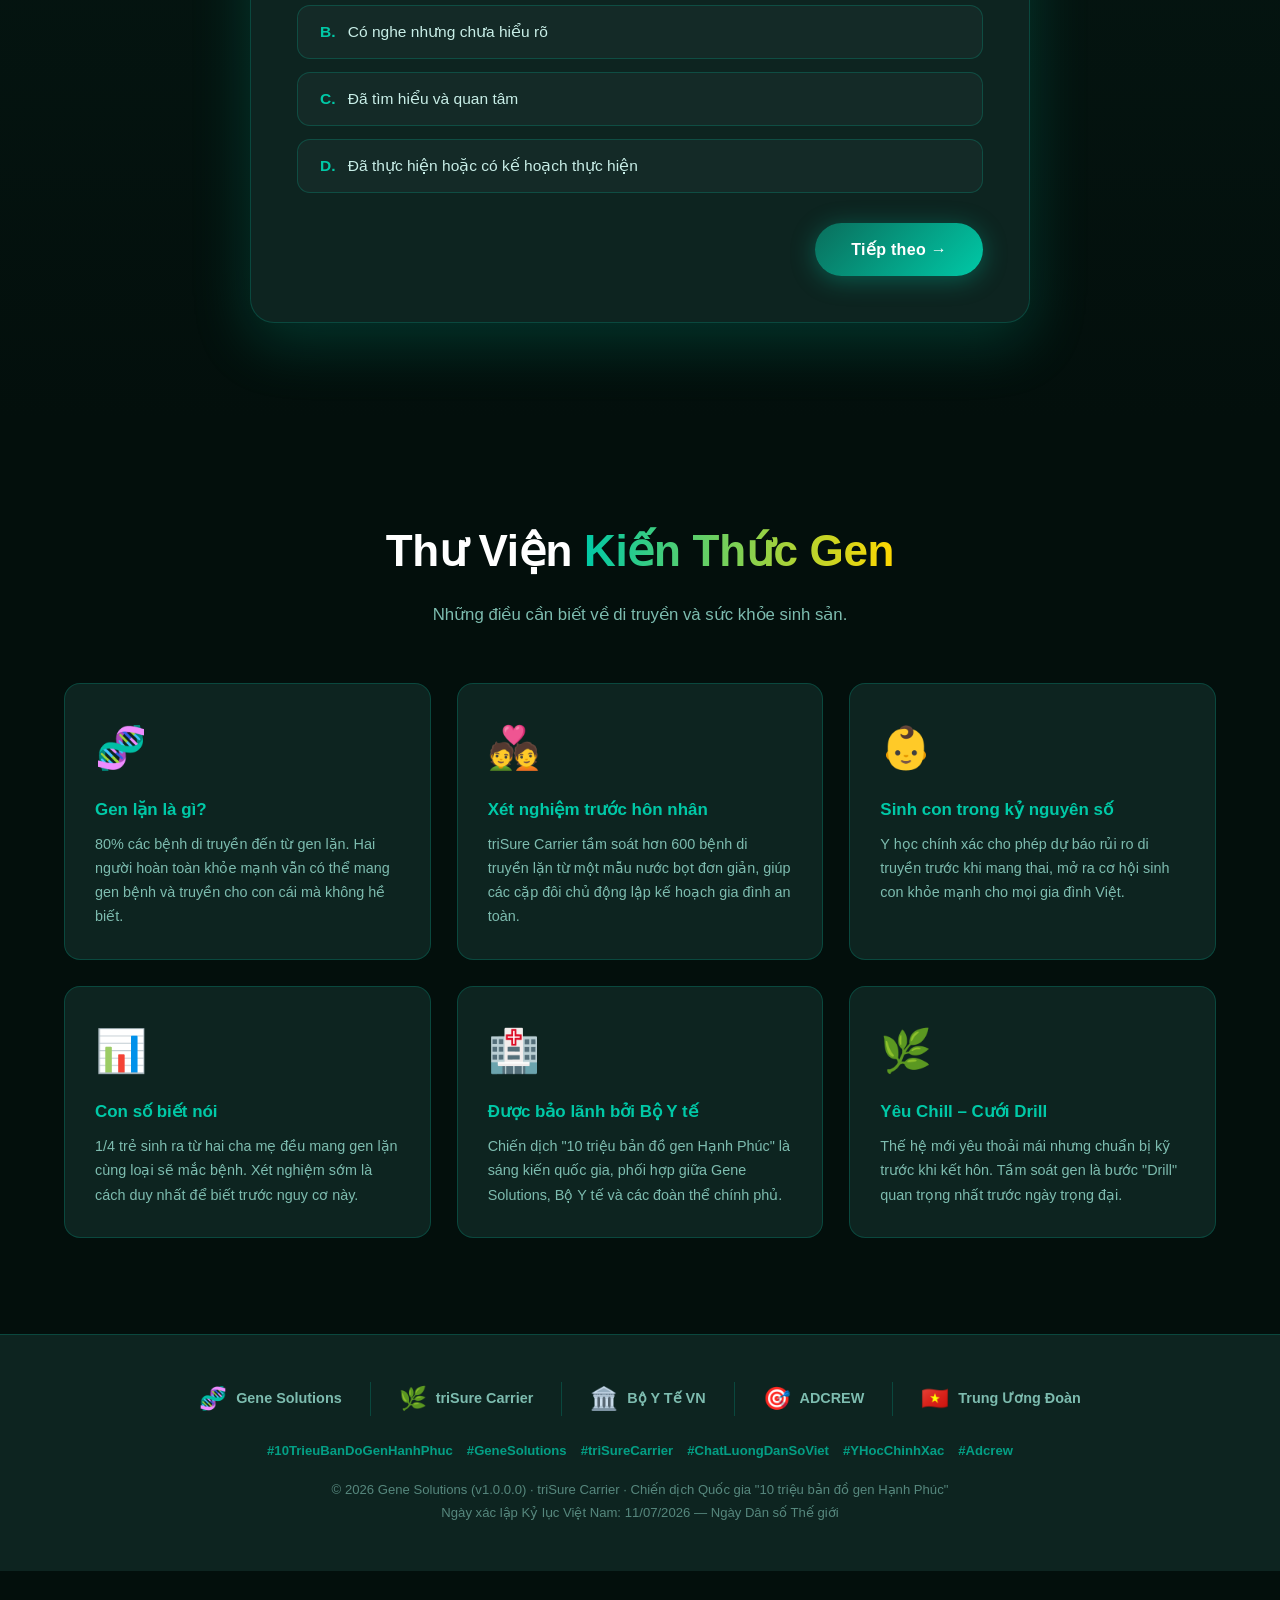
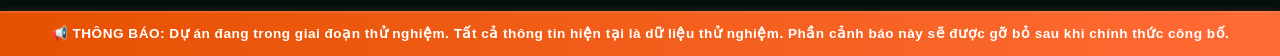
==== commit 47e249b6: "Fix UI" ====
--- a/index.html
+++ b/index.html
@@ -299,7 +299,7 @@
                         <div class="form-row">
                             <div class="form-group" style="margin-bottom:0">
                                 <label class="form-label" for="genname">
-                                    Tên "Gen" của bạn <span class="hint">(Biệt danh)</span>
+                                    Tên "Gen" của bạn
                                 </label>
                                 <div class="input-icon-wrap">
                                     <span class="icon" aria-hidden="true">🧬</span>
@@ -310,7 +310,6 @@
                             <div class="form-group" style="margin-bottom:0">
                                 <label class="form-label" for="phone">
                                     Số điện thoại / Zalo <span class="required">*</span>
-                                    <span class="hint">Nhận chứng nhận</span>
                                 </label>
                                 <div class="input-icon-wrap">
                                     <span class="icon" aria-hidden="true">📱</span>
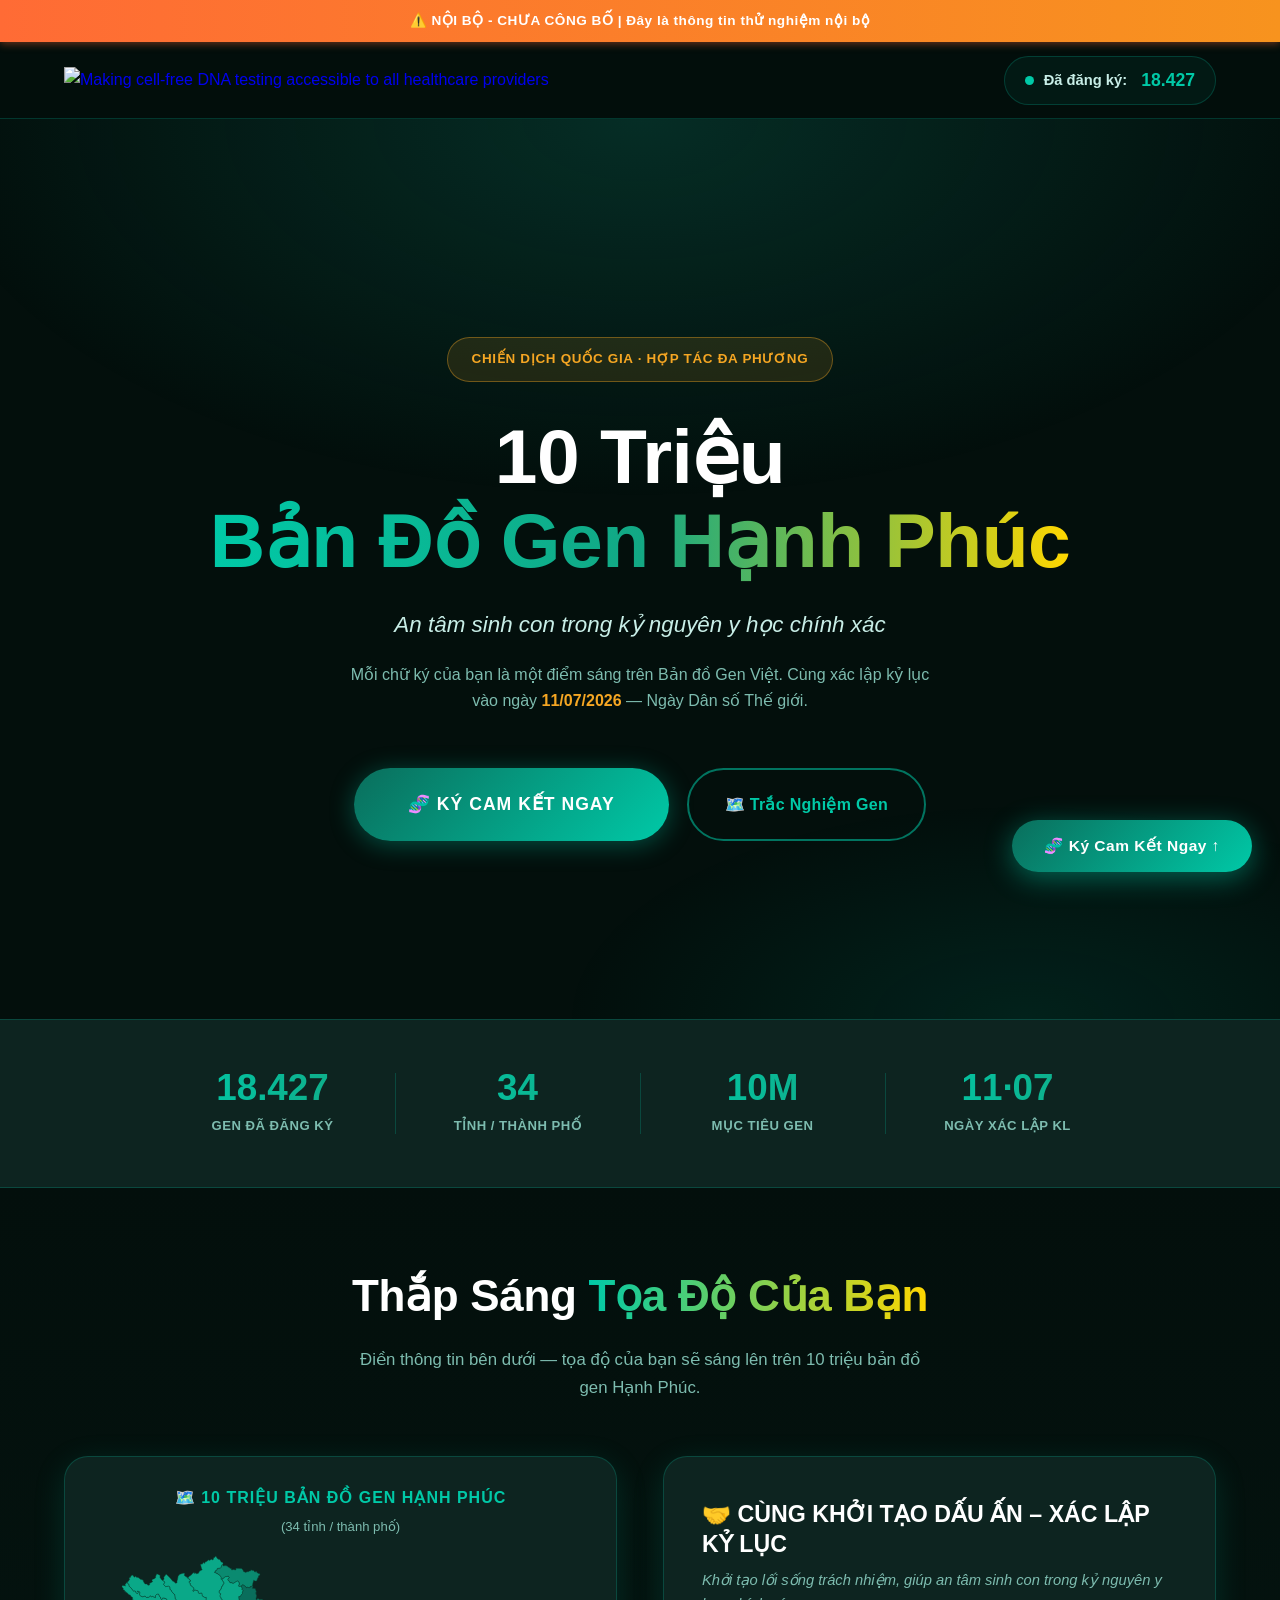
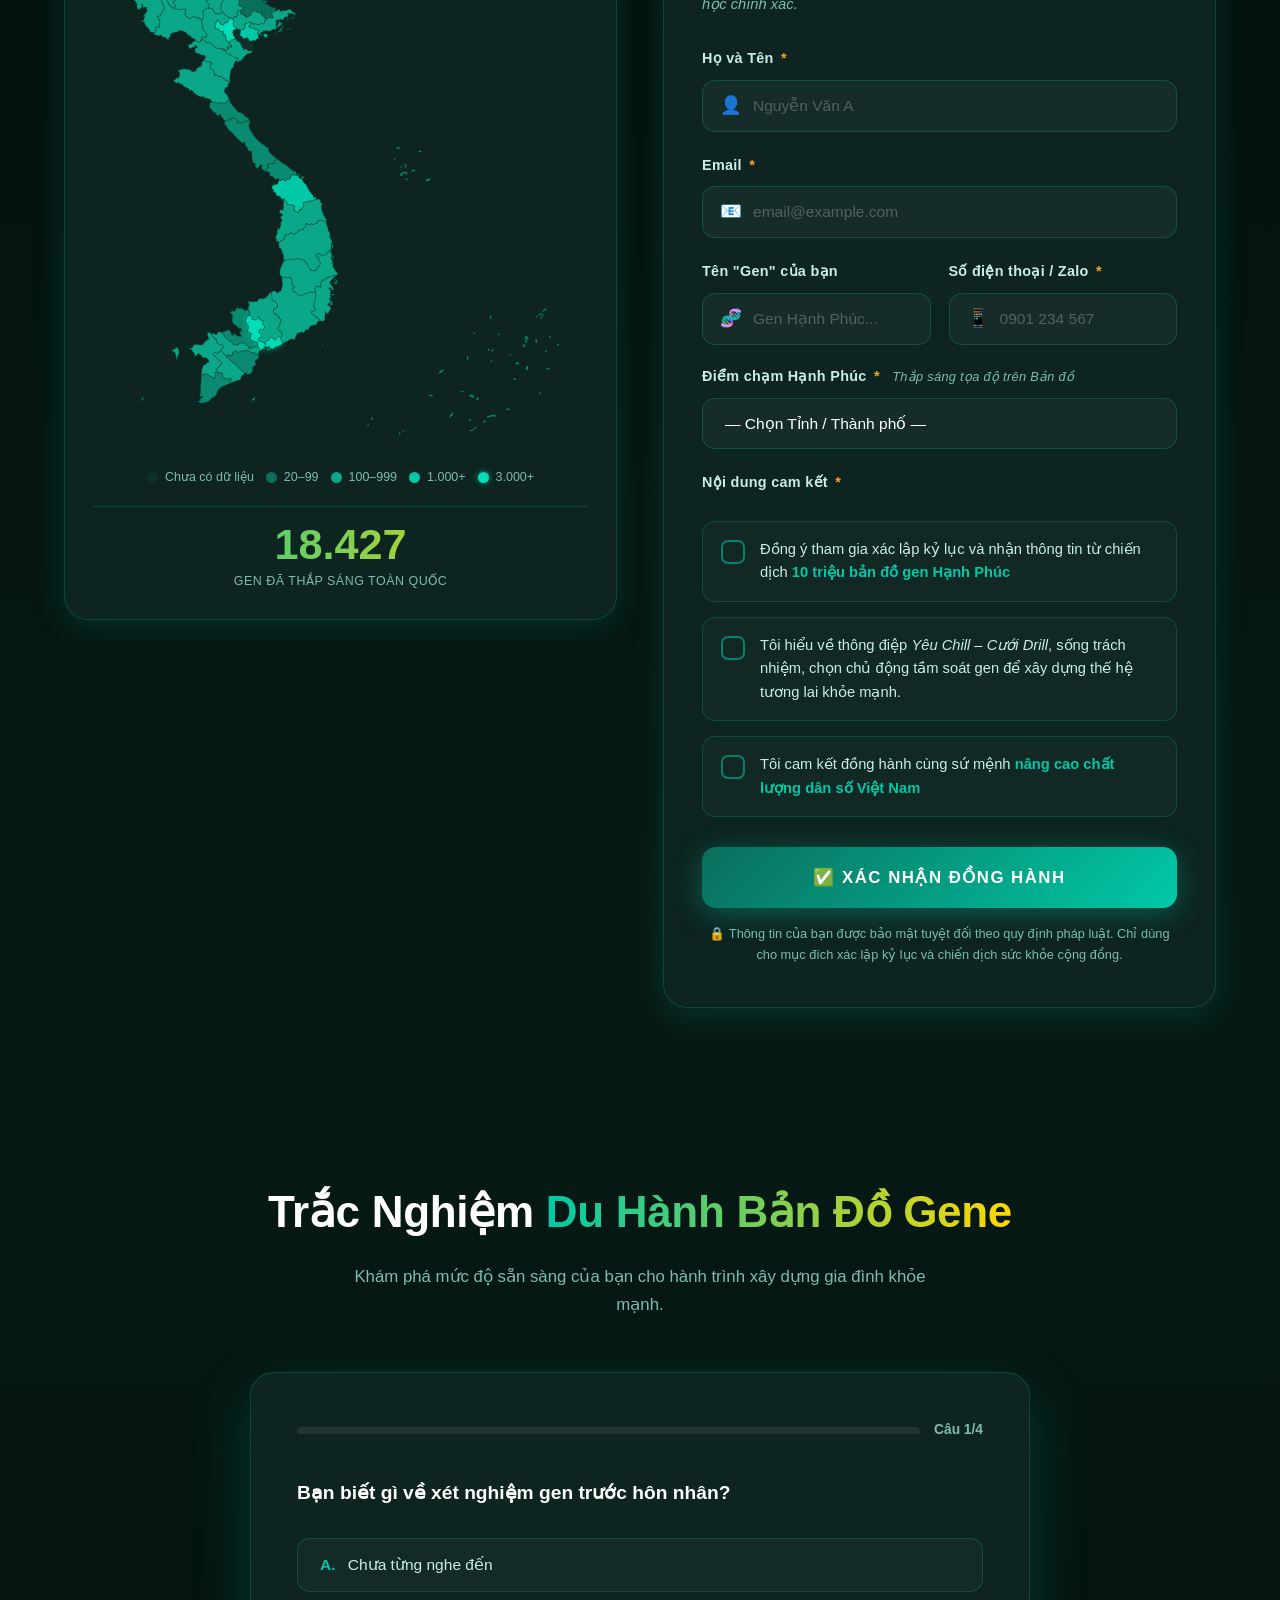
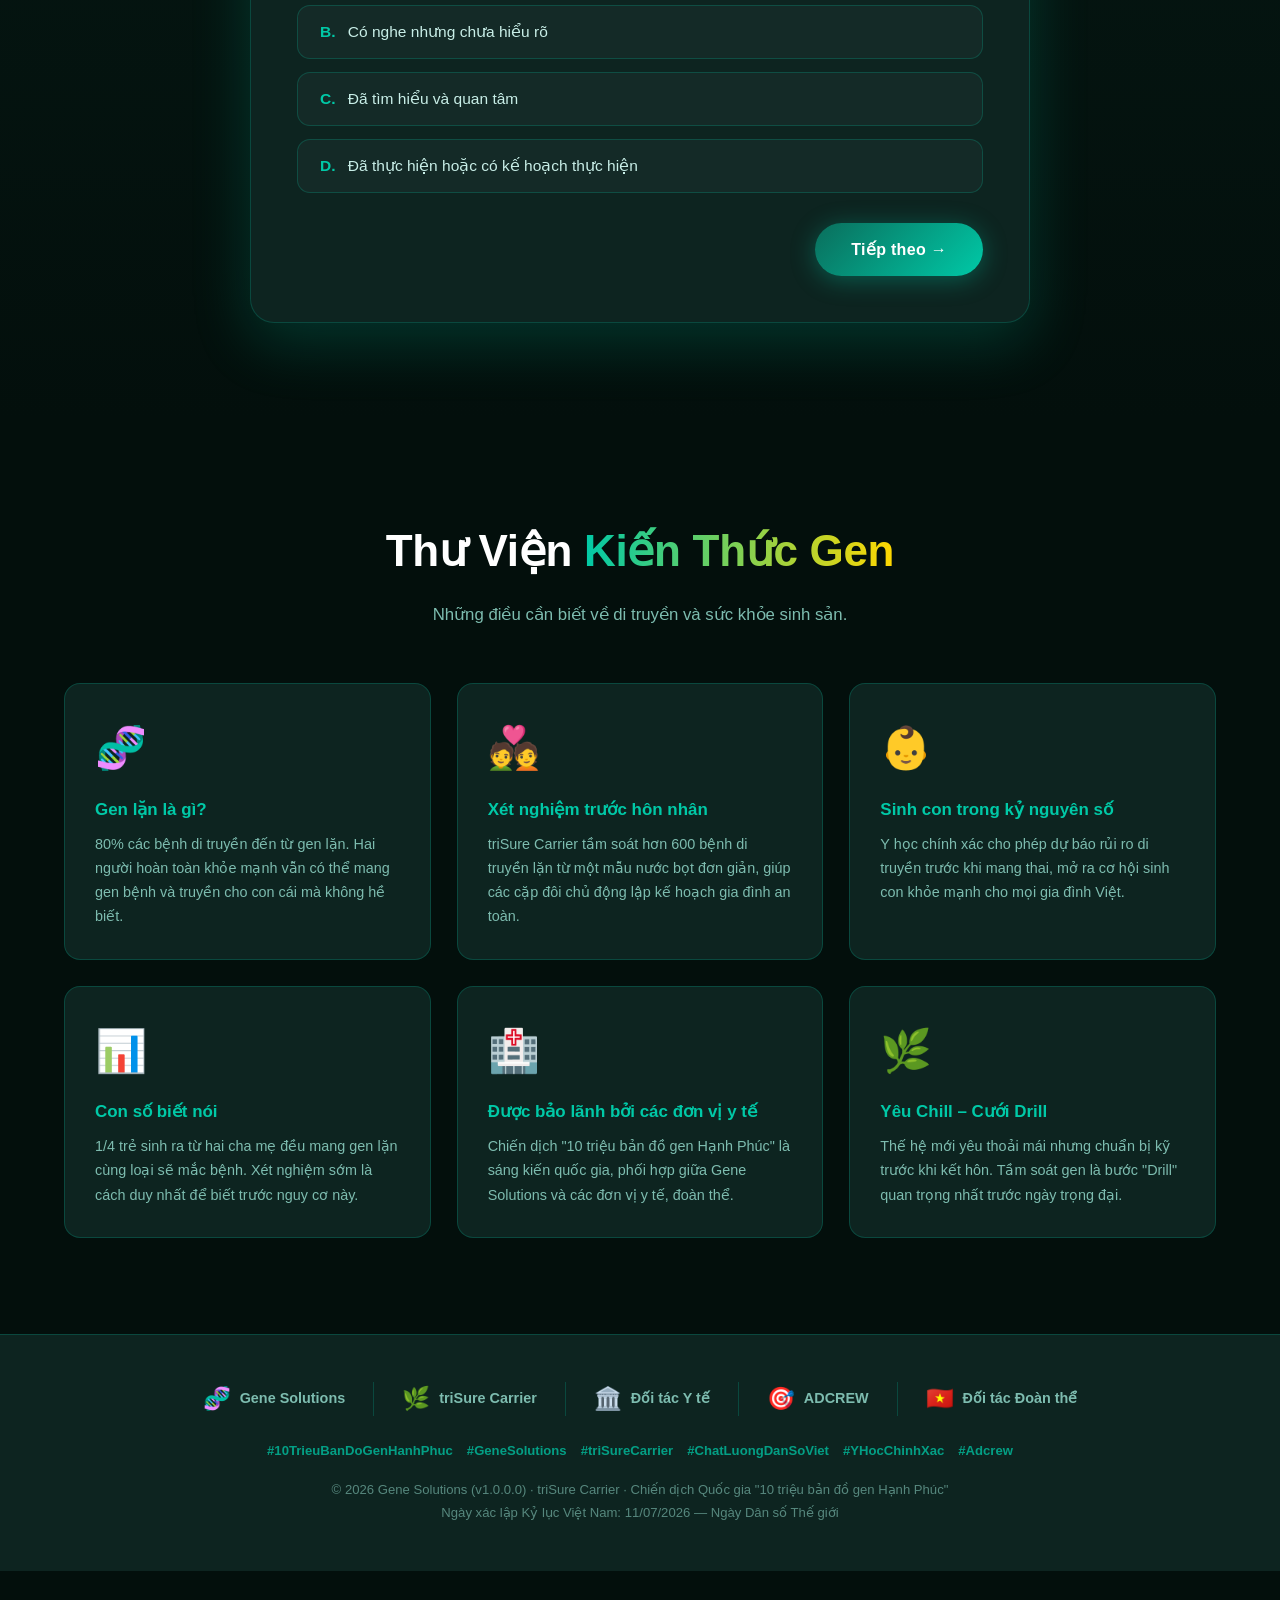
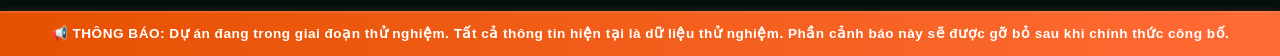
==== commit 88cf578e: "Fix UI" ====
--- a/index.html
+++ b/index.html
@@ -165,7 +165,7 @@
     <section class="hero" aria-label="Giới thiệu chiến dịch">
         <div class="hero-content">
             <div class="badge-partners fade-up">
-                Chiến dịch Quốc gia · Bộ Y tế · Trung ương Đoàn · TLĐLĐ
+                Chiến dịch Quốc gia · Hợp tác đa phương
             </div>
              <h1 class="fade-up" style="transition-delay:0.1s">
                  <span class="line1">10 Triệu</span>
@@ -418,7 +418,7 @@
                             </button>
                         </div>
                         <p class="privacy-note">
-                            🔒 Thông tin của bạn được bảo mật tuyệt đối theo quy định của Bộ Y tế.
+                            🔒 Thông tin của bạn được bảo mật tuyệt đối theo quy định pháp luật.
                             Chỉ dùng cho mục đích xác lập kỷ lục và chiến dịch sức khỏe cộng đồng.
                         </p>
                     </form>
@@ -438,7 +438,7 @@
                                 Đã chính thức trở thành<br />
                                 <strong style="color:var(--teal)">Kỷ Lục Viên Đồng Hành</strong><br />
                                 chiến dịch <em>10 triệu bản đồ gen Hạnh Phúc</em><br />
-                                phối hợp cùng <strong>Gene Solutions × Bộ Y tế</strong>
+                                phối hợp cùng <strong>Gene Solutions</strong>
                             </div>
                             <div class="cert-record-num">
                                 🆔 Mã số: <span id="cert-num">KLV-0000001</span> &nbsp;|&nbsp;
@@ -533,9 +533,8 @@
             </div>
             <div class="knowledge-card fade-up" style="transition-delay:0.2s">
                 <span class="knowledge-icon">🏥</span>
-                <h4>Được bảo lãnh bởi Bộ Y tế</h4>
-                <p>Chiến dịch "10 triệu bản đồ gen Hạnh Phúc" là sáng kiến quốc gia, phối hợp giữa Gene Solutions, Bộ Y
-                    tế và các đoàn thể chính phủ.</p>
+                <h4>Được bảo lãnh bởi các đơn vị y tế</h4>
+                <p>Chiến dịch "10 triệu bản đồ gen Hạnh Phúc" là sáng kiến quốc gia, phối hợp giữa Gene Solutions và các đơn vị y tế, đoàn thể.</p>
             </div>
             <div class="knowledge-card fade-up" style="transition-delay:0.3s">
                 <span class="knowledge-icon">🌿</span>
@@ -553,11 +552,11 @@
             <div class="footer-divider" aria-hidden="true"></div>
             <div class="footer-logo-item"><span class="emoji">🌿</span><span>triSure Carrier</span></div>
             <div class="footer-divider" aria-hidden="true"></div>
-            <div class="footer-logo-item"><span class="emoji">🏛️</span><span>Bộ Y Tế VN</span></div>
+            <div class="footer-logo-item"><span class="emoji">🏛️</span><span>Đối tác Y tế</span></div>
             <div class="footer-divider" aria-hidden="true"></div>
             <div class="footer-logo-item"><span class="emoji">🎯</span><span>ADCREW</span></div>
             <div class="footer-divider" aria-hidden="true"></div>
-            <div class="footer-logo-item"><span class="emoji">🇻🇳</span><span>Trung Ương Đoàn</span></div>
+            <div class="footer-logo-item"><span class="emoji">🇻🇳</span><span>Đối tác Đoàn thể</span></div>
         </div>
         <div class="footer-hashtags" aria-label="Hashtag chiến dịch">
             <span class="hashtag">#10TrieuBanDoGenHanhPhuc</span>
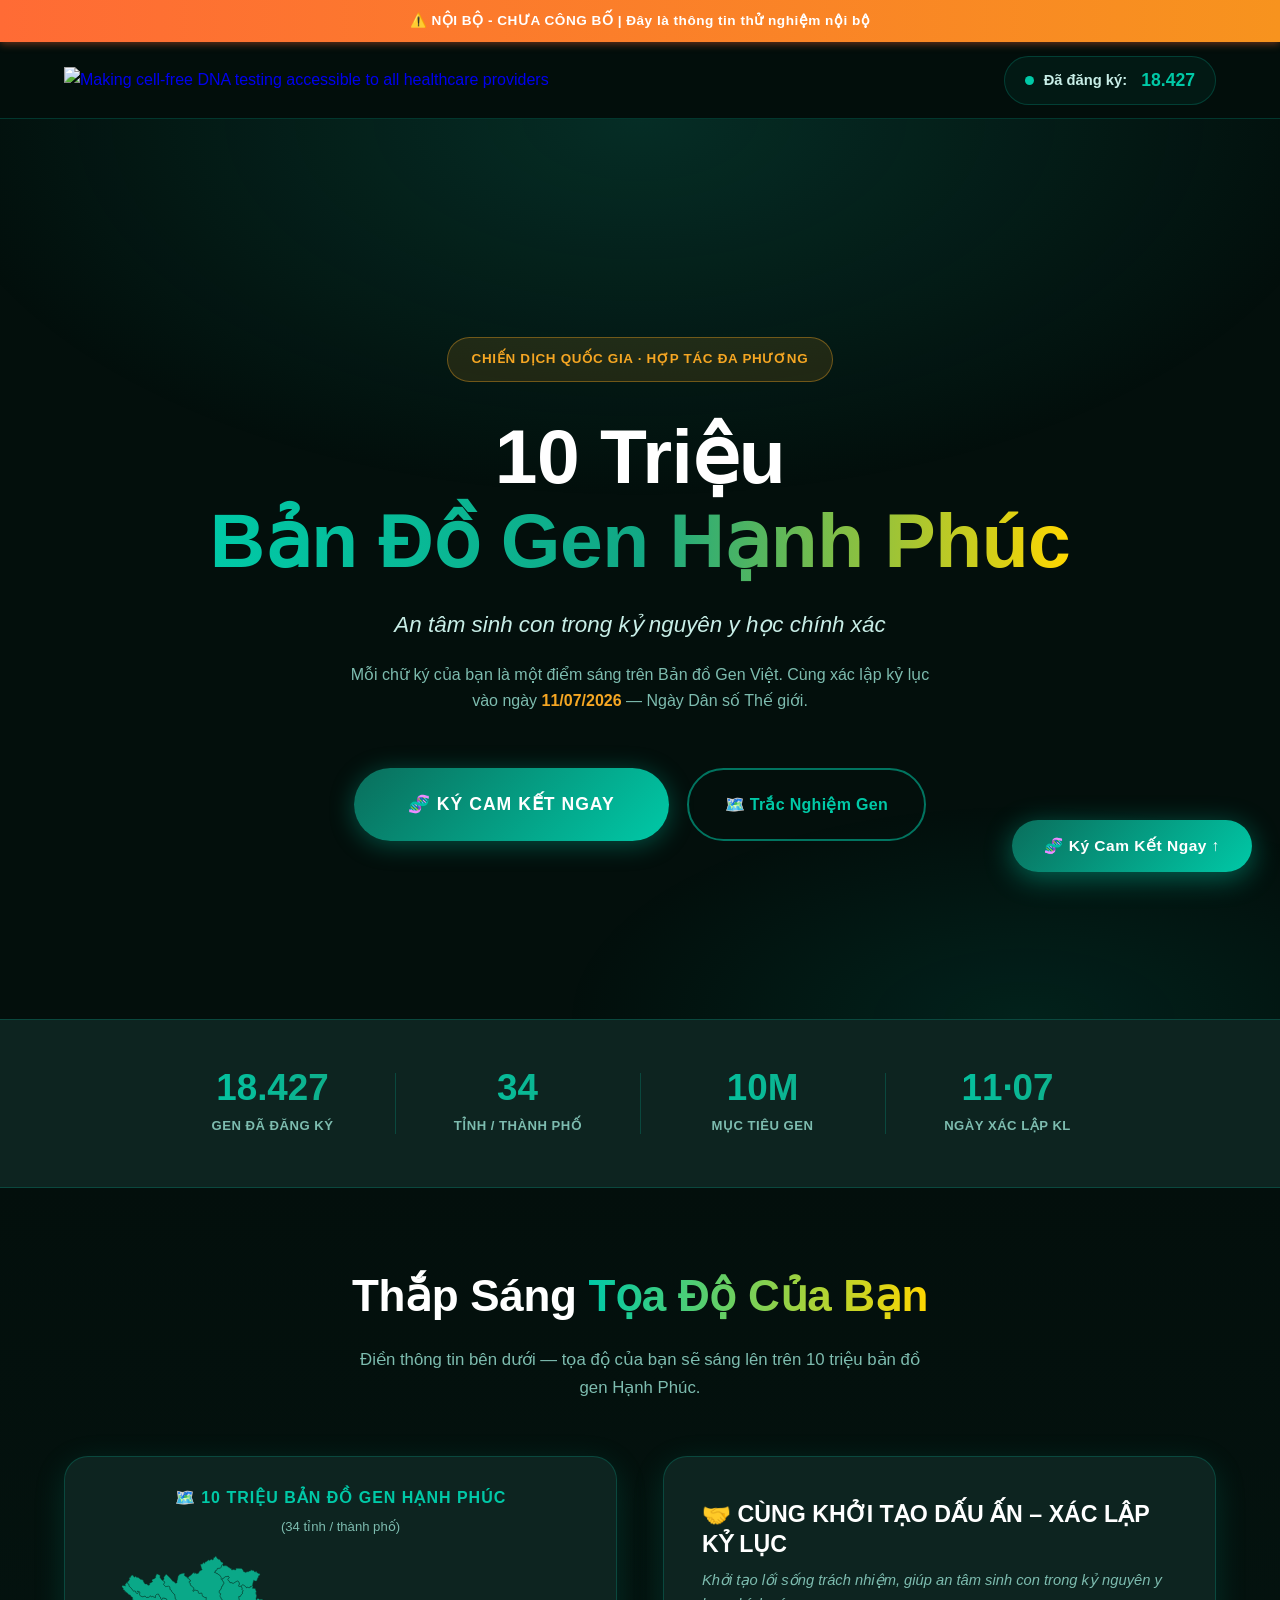
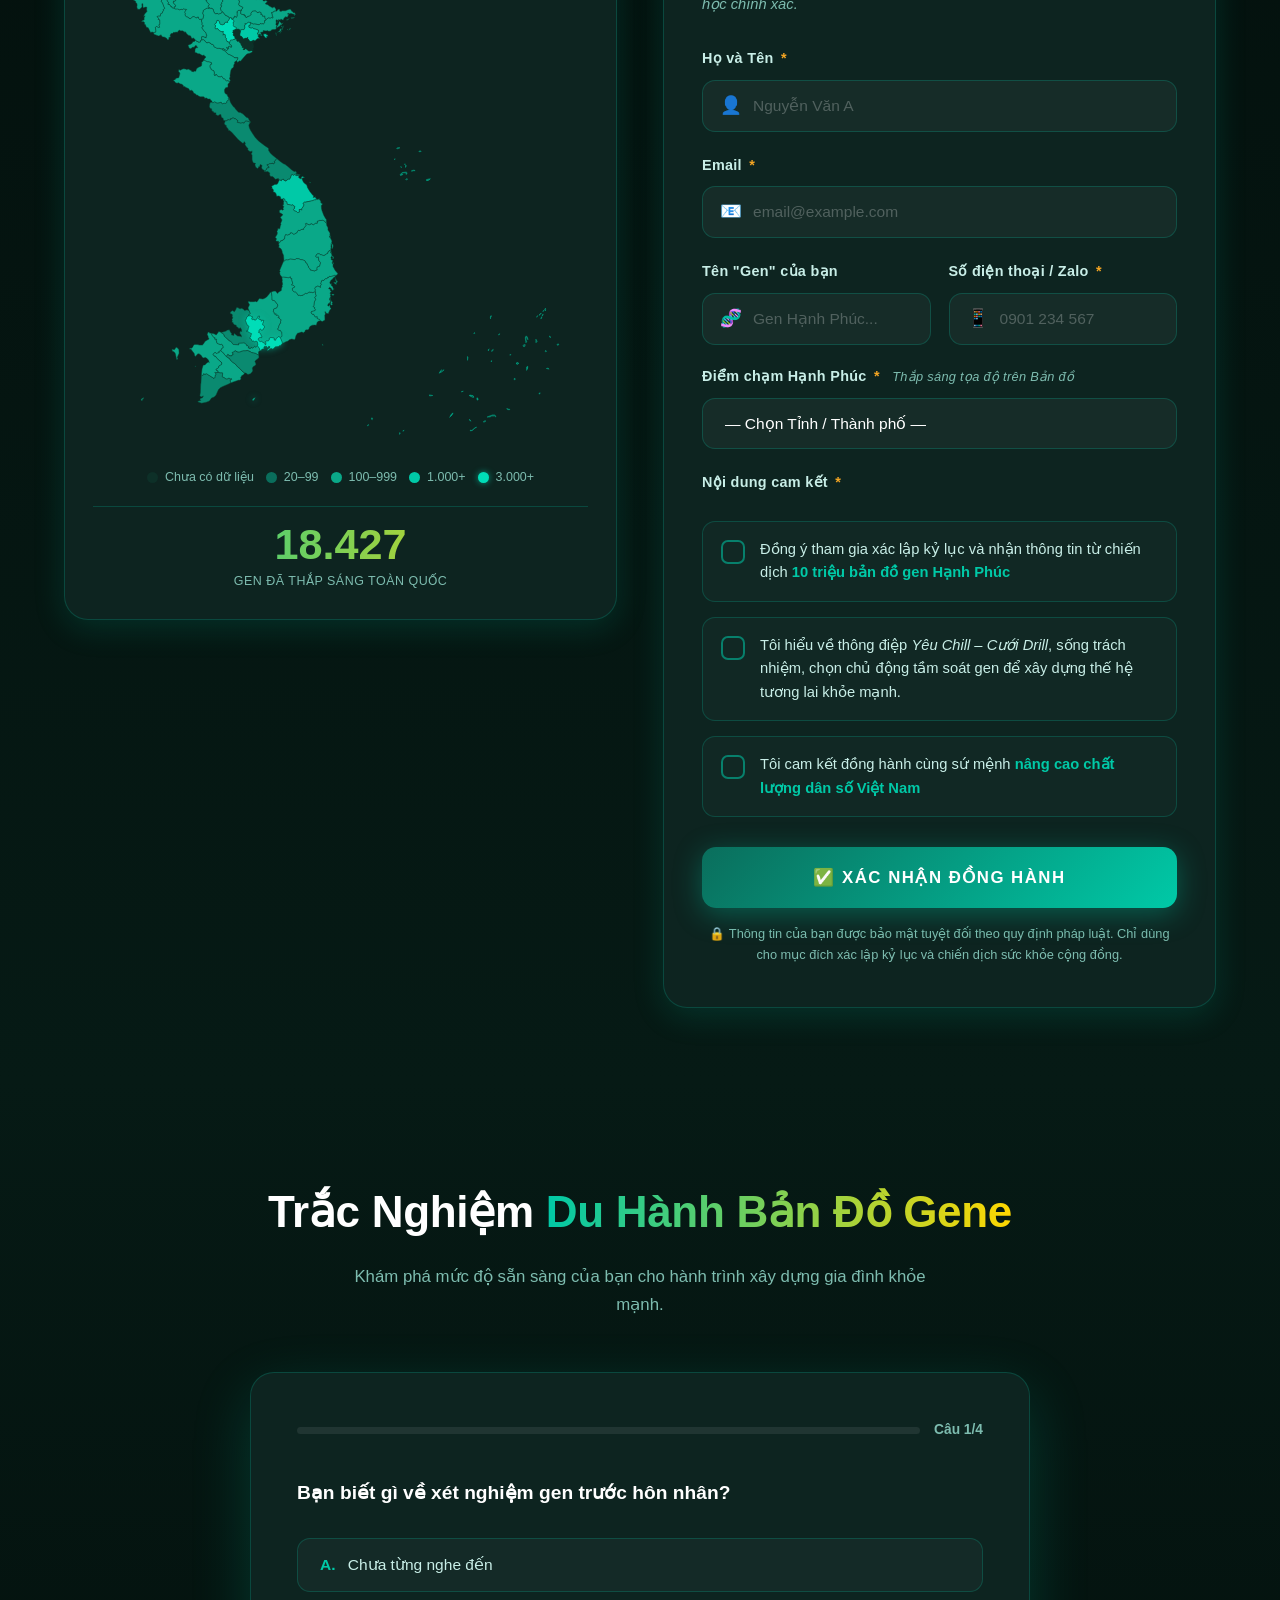
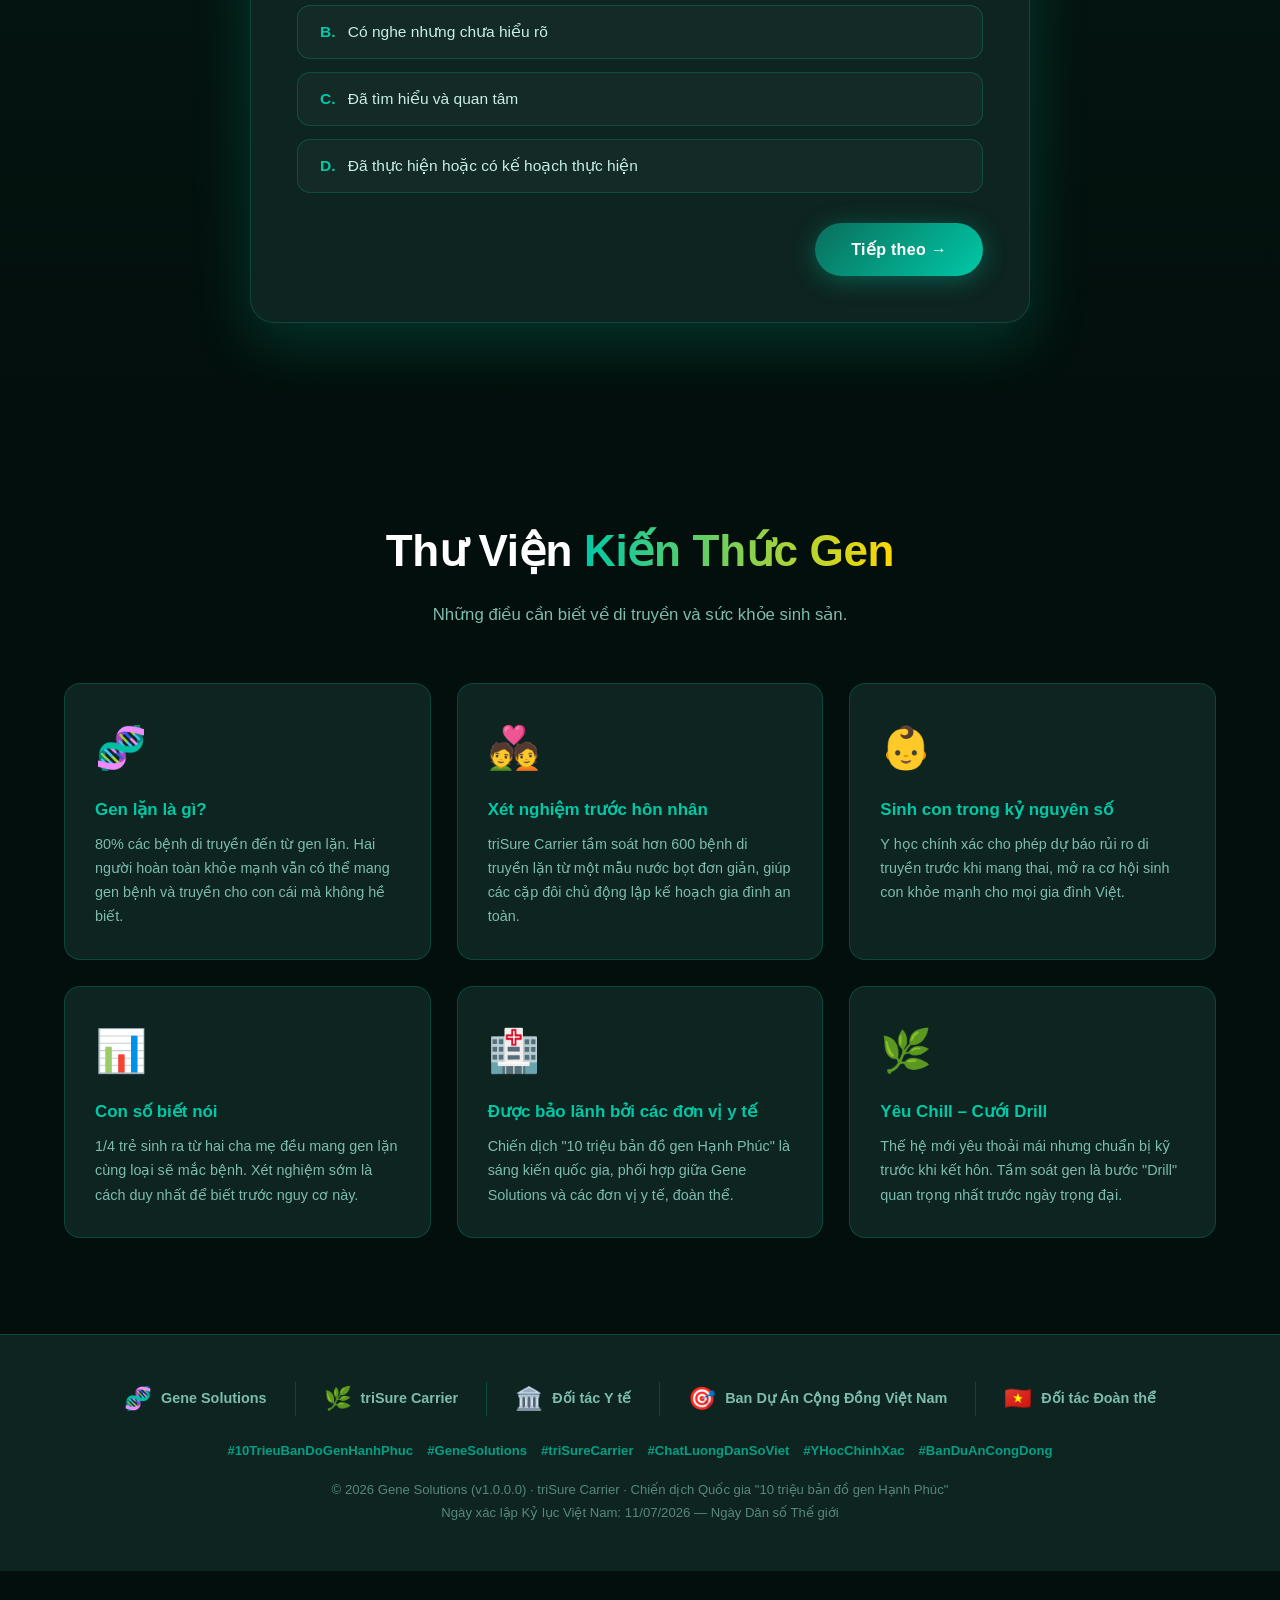
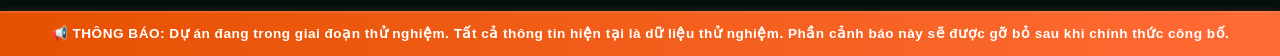
==== commit df986265: "Fix UI" ====
--- a/index.html
+++ b/index.html
@@ -472,7 +472,7 @@
                             </div>
                             <p style="font-size:0.75rem;color:var(--text-muted);margin-top:13px;line-height:1.65">
                                 #10TrieuBanDoGenHanhPhuc #GeneSolutions #triSureCarrier
-                                #ChatLuongDanSoViet #YHocChinhXac #Adcrew
+                                #ChatLuongDanSoViet #YHocChinhXac #BanDuAnCongDong
                             </p>
                         </div>
                     </div><!-- /success-screen -->
@@ -554,7 +554,7 @@
             <div class="footer-divider" aria-hidden="true"></div>
             <div class="footer-logo-item"><span class="emoji">🏛️</span><span>Đối tác Y tế</span></div>
             <div class="footer-divider" aria-hidden="true"></div>
-            <div class="footer-logo-item"><span class="emoji">🎯</span><span>ADCREW</span></div>
+            <div class="footer-logo-item"><span class="emoji">🎯</span><span>Ban Dự Án Cộng Đồng Việt Nam</span></div>
             <div class="footer-divider" aria-hidden="true"></div>
             <div class="footer-logo-item"><span class="emoji">🇻🇳</span><span>Đối tác Đoàn thể</span></div>
         </div>
@@ -564,7 +564,7 @@
             <span class="hashtag">#triSureCarrier</span>
             <span class="hashtag">#ChatLuongDanSoViet</span>
             <span class="hashtag">#YHocChinhXac</span>
-            <span class="hashtag">#Adcrew</span>
+            <span class="hashtag">#BanDuAnCongDong</span>
         </div>
         <p class="footer-copy">
             © 2026 Gene Solutions (v1.0.0.0) · triSure Carrier · Chiến dịch Quốc gia "10 triệu bản đồ gen Hạnh
